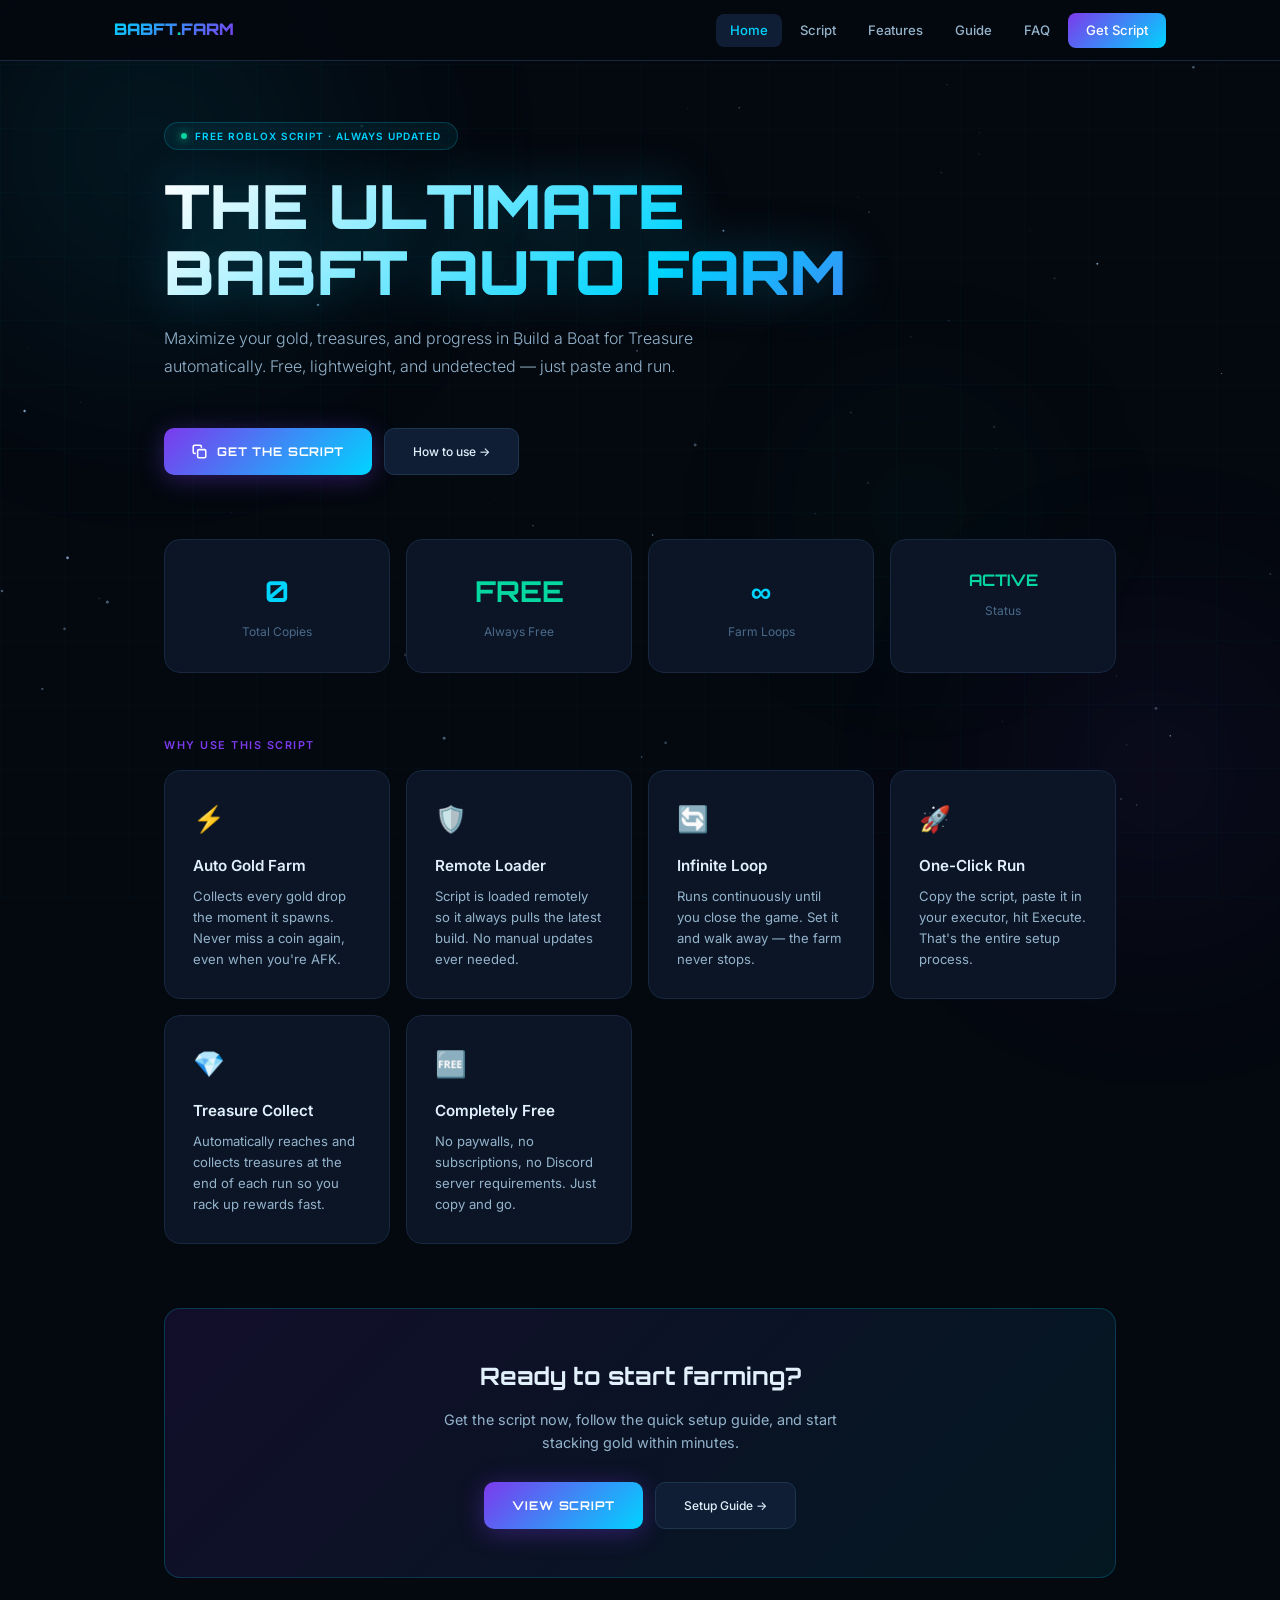
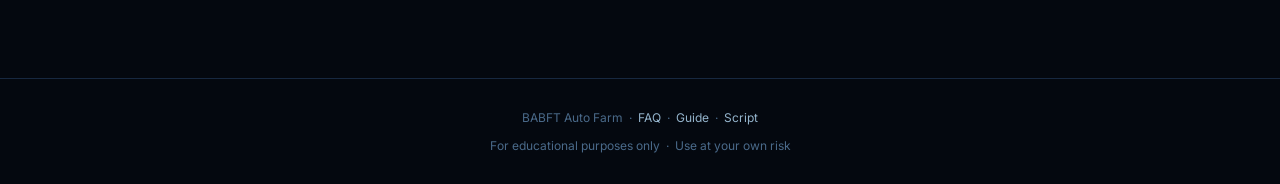
==== index.html @ 028c7956 "Rename index (1).html to index.html" ====
<!DOCTYPE html>
<html lang="en">
<head>
<meta charset="UTF-8">
<meta name="viewport" content="width=device-width,initial-scale=1,viewport-fit=cover">
<title>BABFT Auto Farm — Home</title>
<link rel="icon" href="data:image/svg+xml,<svg xmlns='http://www.w3.org/2000/svg'><text y='32' font-size='32'>⚡</text></svg>">
<link rel="stylesheet" href="style.css">
</head>
<body>

<canvas id="starsCanvas" class="stars-canvas"></canvas>
<div class="grid-bg"></div>
<div class="orb orb-a"></div>
<div class="orb orb-b"></div>
<div class="orb orb-c"></div>

<nav>
  <div class="nav-inner">
    <a href="index.html" class="nav-logo">BABFT<span>.</span>FARM</a>
    <div class="nav-links">
      <a href="index.html">Home</a>
      <a href="script.html">Script</a>
      <a href="features.html">Features</a>
      <a href="guide.html">Guide</a>
      <a href="faq.html">FAQ</a>
      <a href="script.html" class="nav-cta">Get Script</a>
    </div>
  </div>
</nav>

<div class="page">

  <!-- Hero -->
  <div class="badge ani-1"><span class="bdot"></span> FREE ROBLOX SCRIPT · ALWAYS UPDATED</div>
  <h1 class="page-title ani-2">THE ULTIMATE<br>BABFT AUTO FARM</h1>
  <p class="lead ani-3">Maximize your gold, treasures, and progress in Build a Boat for Treasure automatically. Free, lightweight, and undetected — just paste and run.</p>

  <div style="display:flex;gap:12px;flex-wrap:wrap;margin-bottom:64px;" class="ani-3">
    <a href="script.html" class="btn btn-primary">
      <svg width="15" height="15" viewBox="0 0 24 24" fill="none" stroke="currentColor" stroke-width="2.5" stroke-linecap="round" stroke-linejoin="round"><rect x="9" y="9" width="13" height="13" rx="2"/><path d="M5 15H4a2 2 0 01-2-2V4a2 2 0 012-2h9a2 2 0 012 2v1"/></svg>
      <span>GET THE SCRIPT</span>
    </a>
    <a href="guide.html" class="btn btn-secondary">How to use →</a>
  </div>

  <!-- Stats -->
  <div class="grid-4 ani-4" style="margin-bottom:64px;">
    <div class="card card-glow stat-card">
      <span class="stat-val copy-counter">0</span>
      <span class="stat-label">Total Copies</span>
    </div>
    <div class="card card-glow stat-card">
      <span class="stat-val" style="color:var(--accent3)">FREE</span>
      <span class="stat-label">Always Free</span>
    </div>
    <div class="card card-glow stat-card">
      <span class="stat-val">∞</span>
      <span class="stat-label">Farm Loops</span>
    </div>
    <div class="card card-glow stat-card">
      <span class="stat-val" style="color:var(--accent3);font-size:1rem">ACTIVE</span>
      <span class="stat-label">Status</span>
    </div>
  </div>

  <!-- Feature highlights -->
  <p class="section-eyebrow ani-4">WHY USE THIS SCRIPT</p>
  <div class="grid-3 ani-5" style="margin-bottom:64px;">
    <div class="card card-glow card-top-line">
      <div style="font-size:1.6rem;margin-bottom:14px;">⚡</div>
      <h3 style="font-size:.95rem;font-weight:600;margin-bottom:8px;">Auto Gold Farm</h3>
      <p style="font-size:.82rem;color:var(--text2);line-height:1.6;">Collects every gold drop the moment it spawns. Never miss a coin again, even when you're AFK.</p>
    </div>
    <div class="card card-glow card-top-line">
      <div style="font-size:1.6rem;margin-bottom:14px;">🛡️</div>
      <h3 style="font-size:.95rem;font-weight:600;margin-bottom:8px;">Remote Loader</h3>
      <p style="font-size:.82rem;color:var(--text2);line-height:1.6;">Script is loaded remotely so it always pulls the latest build. No manual updates ever needed.</p>
    </div>
    <div class="card card-glow card-top-line">
      <div style="font-size:1.6rem;margin-bottom:14px;">🔄</div>
      <h3 style="font-size:.95rem;font-weight:600;margin-bottom:8px;">Infinite Loop</h3>
      <p style="font-size:.82rem;color:var(--text2);line-height:1.6;">Runs continuously until you close the game. Set it and walk away — the farm never stops.</p>
    </div>
    <div class="card card-glow card-top-line">
      <div style="font-size:1.6rem;margin-bottom:14px;">🚀</div>
      <h3 style="font-size:.95rem;font-weight:600;margin-bottom:8px;">One-Click Run</h3>
      <p style="font-size:.82rem;color:var(--text2);line-height:1.6;">Copy the script, paste it in your executor, hit Execute. That's the entire setup process.</p>
    </div>
    <div class="card card-glow card-top-line">
      <div style="font-size:1.6rem;margin-bottom:14px;">💎</div>
      <h3 style="font-size:.95rem;font-weight:600;margin-bottom:8px;">Treasure Collect</h3>
      <p style="font-size:.82rem;color:var(--text2);line-height:1.6;">Automatically reaches and collects treasures at the end of each run so you rack up rewards fast.</p>
    </div>
    <div class="card card-glow card-top-line">
      <div style="font-size:1.6rem;margin-bottom:14px;">🆓</div>
      <h3 style="font-size:.95rem;font-weight:600;margin-bottom:8px;">Completely Free</h3>
      <p style="font-size:.82rem;color:var(--text2);line-height:1.6;">No paywalls, no subscriptions, no Discord server requirements. Just copy and go.</p>
    </div>
  </div>

  <!-- CTA banner -->
  <div class="card ani-6" style="background:linear-gradient(135deg,rgba(124,58,237,.12),rgba(0,212,255,.08));border-color:rgba(0,212,255,.2);text-align:center;padding:48px 32px;">
    <h2 style="font-family:'Orbitron',sans-serif;font-size:1.5rem;font-weight:700;margin-bottom:12px;">Ready to start farming?</h2>
    <p style="color:var(--text2);font-size:.9rem;margin-bottom:28px;max-width:420px;margin-left:auto;margin-right:auto;">Get the script now, follow the quick setup guide, and start stacking gold within minutes.</p>
    <div style="display:flex;gap:12px;justify-content:center;flex-wrap:wrap;">
      <a href="script.html" class="btn btn-primary"><span>VIEW SCRIPT</span></a>
      <a href="guide.html" class="btn btn-secondary">Setup Guide →</a>
    </div>
  </div>

</div>

<footer>
  <div>BABFT Auto Farm &nbsp;·&nbsp; <a href="faq.html">FAQ</a> &nbsp;·&nbsp; <a href="guide.html">Guide</a> &nbsp;·&nbsp; <a href="script.html">Script</a></div>
  <div style="margin-top:6px;">For educational purposes only &nbsp;·&nbsp; Use at your own risk</div>
</footer>

<script src="shared.js"></script>
</body>
</html>
---- style.css ----
@import url('https://fonts.googleapis.com/css2?family=Orbitron:wght@400;600;700;900&family=Inter:wght@300;400;500;600&display=swap');

:root {
  --bg: #04080f;
  --bg2: #070d1a;
  --surface: #0b1526;
  --surface2: #0f1d35;
  --border: #172840;
  --border2: #1e3550;
  --accent: #00d4ff;
  --accent2: #7c3aed;
  --accent3: #06d6a0;
  --accent4: #f59e0b;
  --text: #e2f0fb;
  --text2: #94b4cc;
  --muted: #4a6a8a;
  --danger: #ef4444;
  --glow-b: rgba(0,212,255,0.12);
  --glow-p: rgba(124,58,237,0.12);
  box-sizing: border-box;
  padding-top: env(safe-area-inset-top,0px);
  padding-bottom: env(safe-area-inset-bottom,0px);
}
*, *::before, *::after { box-sizing: inherit; margin: 0; padding: 0; }
html { scroll-padding-top: env(safe-area-inset-top,0px); scroll-behavior: smooth; }

body {
  background: var(--bg);
  color: var(--text);
  font-family: 'Inter', sans-serif;
  min-height: 100vh;
  overflow-x: hidden;
  line-height: 1.6;
}

/* ── Shared BG ── */
.stars-canvas { position: fixed; inset: 0; z-index: 0; pointer-events: none; }
.grid-bg {
  position: fixed; inset: 0; z-index: 0; pointer-events: none;
  background-image:
    linear-gradient(rgba(0,212,255,0.025) 1px, transparent 1px),
    linear-gradient(90deg, rgba(0,212,255,0.025) 1px, transparent 1px);
  background-size: 64px 64px;
}
.orb {
  position: fixed; border-radius: 50%; filter: blur(90px);
  pointer-events: none; z-index: 0;
  animation: orbf 10s ease-in-out infinite;
}
.orb-a { width:600px;height:600px; background:radial-gradient(circle,rgba(0,212,255,.1),transparent 70%); top:-150px;left:-150px; }
.orb-b { width:450px;height:450px; background:radial-gradient(circle,rgba(124,58,237,.1),transparent 70%); bottom:-100px;right:-100px; animation-delay:-5s; }
.orb-c { width:300px;height:300px; background:radial-gradient(circle,rgba(6,214,160,.07),transparent 70%); top:40%;left:60%; animation-delay:-2.5s; }
@keyframes orbf { 0%,100%{transform:translate(0,0)} 33%{transform:translate(25px,-20px)} 66%{transform:translate(-20px,25px)} }

/* ── Nav ── */
nav {
  position: sticky; top: env(safe-area-inset-top,0px);
  z-index: 50;
  background: rgba(4,8,15,0.85);
  backdrop-filter: blur(16px);
  -webkit-backdrop-filter: blur(16px);
  border-bottom: 1px solid var(--border);
}
body::before {
  content: ''; position: fixed; inset: 0 0 auto;
  height: env(safe-area-inset-top,0px);
  background: rgba(4,8,15,0.85);
  backdrop-filter: blur(16px);
  z-index: 51;
}
.nav-inner {
  max-width: 1100px; margin: 0 auto;
  padding: 0 24px;
  height: 60px;
  display: flex; align-items: center; justify-content: space-between;
  gap: 16px;
}
.nav-logo {
  font-family: 'Orbitron', sans-serif;
  font-weight: 900; font-size: 1rem;
  background: linear-gradient(135deg, var(--accent), var(--accent2));
  -webkit-background-clip: text; -webkit-text-fill-color: transparent; background-clip: text;
  text-decoration: none; white-space: nowrap;
}
.nav-logo span { -webkit-text-fill-color: var(--accent3); }
.nav-links { display: flex; align-items: center; gap: 4px; flex-wrap: wrap; }
.nav-links a {
  color: var(--text2); font-size: 0.82rem; font-weight: 500;
  padding: 6px 14px; border-radius: 8px;
  text-decoration: none;
  transition: color .2s, background .2s;
  white-space: nowrap;
}
.nav-links a:hover, .nav-links a.active { color: var(--text); background: var(--surface2); }
.nav-links a.active { color: var(--accent); }
.nav-cta {
  background: linear-gradient(135deg, var(--accent2), var(--accent)) !important;
  color: #fff !important; padding: 7px 18px !important;
  border-radius: 8px !important;
}
.nav-cta:hover { opacity: .9; }

/* ── Page wrapper ── */
.page { position: relative; z-index: 1; max-width: 1000px; margin: 0 auto; padding: 60px 24px 100px; }
.page-sm { max-width: 760px; }

/* ── Shared components ── */
.badge {
  display: inline-flex; align-items: center; gap: 8px;
  background: rgba(0,212,255,.07); border: 1px solid rgba(0,212,255,.2);
  border-radius: 100px; padding: 5px 16px;
  font-size: 10px; font-weight: 600; letter-spacing: .1em; color: var(--accent);
  margin-bottom: 24px;
}
.bdot { width:6px;height:6px; border-radius:50%; background:var(--accent3); animation:bpulse 2s infinite; box-shadow:0 0 8px var(--accent3); }
@keyframes bpulse { 0%,100%{opacity:1;transform:scale(1)} 50%{opacity:.4;transform:scale(.6)} }

.section-eyebrow {
  font-size: .68rem; font-weight: 600; letter-spacing: .14em;
  color: var(--accent2); text-transform: uppercase; margin-bottom: 16px;
}

h1.page-title {
  font-family: 'Orbitron', sans-serif;
  font-size: clamp(2rem,6vw,3.8rem);
  font-weight: 900; line-height: 1.08; margin-bottom: 20px;
  background: linear-gradient(135deg, #fff 0%, var(--accent) 55%, var(--accent2) 100%);
  -webkit-background-clip: text; -webkit-text-fill-color: transparent; background-clip: text;
  filter: drop-shadow(0 0 24px rgba(0,212,255,.25));
}
h2.section-title {
  font-family: 'Orbitron', sans-serif;
  font-size: clamp(1.2rem,3vw,1.7rem);
  font-weight: 700; margin-bottom: 24px; color: var(--text);
}
.lead { font-size: 1rem; color: var(--text2); line-height: 1.7; max-width: 580px; margin-bottom: 48px; font-weight: 300; }

/* ── Cards ── */
.card {
  background: var(--surface); border: 1px solid var(--border);
  border-radius: 16px; padding: 28px;
  position: relative; overflow: hidden;
  transition: border-color .3s, transform .3s;
}
.card:hover { border-color: var(--border2); transform: translateY(-2px); }
.card-glow::before {
  content: ''; position: absolute; inset: 0;
  background: linear-gradient(135deg, var(--glow-b), transparent 60%);
  opacity: 0; transition: opacity .3s;
}
.card:hover.card-glow::before { opacity: 1; }
.card-top-line::after {
  content: ''; position: absolute; top:0;left:0;right:0;height:2px;
  background: linear-gradient(90deg,var(--accent2),var(--accent));
  transform: scaleX(0); transform-origin: left; transition: transform .4s;
}
.card:hover.card-top-line::after { transform: scaleX(1); }

/* ── Grid layouts ── */
.grid-2 { display: grid; grid-template-columns: repeat(auto-fit,minmax(280px,1fr)); gap: 16px; }
.grid-3 { display: grid; grid-template-columns: repeat(auto-fit,minmax(220px,1fr)); gap: 16px; }
.grid-4 { display: grid; grid-template-columns: repeat(auto-fit,minmax(180px,1fr)); gap: 16px; }

/* ── Buttons ── */
.btn {
  display: inline-flex; align-items: center; gap: 10px;
  border: none; border-radius: 10px; cursor: pointer;
  font-family: 'Orbitron', sans-serif; font-weight: 700; letter-spacing: .07em;
  font-size: .75rem; padding: 13px 28px; transition: transform .2s, box-shadow .3s;
  position: relative; overflow: hidden; text-decoration: none;
}
.btn::before { content:''; position:absolute;inset:0; background:linear-gradient(135deg,rgba(255,255,255,.12),transparent); opacity:0; transition:opacity .2s; }
.btn:hover { transform: translateY(-2px); }
.btn:hover::before { opacity:1; }
.btn:active { transform:translateY(0); }
.btn-primary {
  background: linear-gradient(135deg,var(--accent2),var(--accent));
  color: #fff; box-shadow: 0 4px 24px rgba(124,58,237,.35);
}
.btn-primary:hover { box-shadow: 0 8px 32px rgba(0,212,255,.4); }
.btn-secondary {
  background: var(--surface2); color: var(--text);
  border: 1px solid var(--border2);
  font-family: 'Inter', sans-serif; font-weight: 500; letter-spacing: 0;
}
.btn-secondary:hover { border-color: var(--accent); color: var(--accent); }
.btn-success { background: linear-gradient(135deg,#065f46,var(--accent3)); color:#fff; box-shadow:0 4px 24px rgba(6,214,160,.4); }
.btn-danger { background: linear-gradient(135deg,#7f1d1d,var(--danger)); color:#fff; }

/* Ripple */
.ripple { position:absolute;border-radius:50%;background:rgba(255,255,255,.25);transform:scale(0);animation:rpl .6s linear;pointer-events:none; }
@keyframes rpl { to{transform:scale(4);opacity:0} }

/* ── Toast ── */
.toast {
  position: fixed;
  bottom: calc(28px + env(safe-area-inset-bottom,0px));
  left: 50%; transform: translateX(-50%) translateY(120px);
  background: #061a10; border: 1px solid var(--accent3); color: var(--accent3);
  padding: 11px 22px; border-radius: 100px; font-size: .8rem; font-weight: 500;
  display: flex; align-items: center; gap: 9px;
  box-shadow: 0 4px 32px rgba(6,214,160,.3);
  transition: transform .4s cubic-bezier(.34,1.56,.64,1);
  z-index: 200; white-space: nowrap;
}
.toast.show { transform: translateX(-50%) translateY(0); }

/* ── Code block ── */
.code-wrap {
  background: var(--surface); border: 1px solid var(--border);
  border-radius: 16px; overflow: hidden; position: relative;
}
.code-topbar {
  display:flex; align-items:center; justify-content:space-between;
  padding: 12px 18px; border-bottom:1px solid var(--border);
  background: rgba(0,0,0,.35); flex-wrap:wrap; gap:8px;
}
.dots-row { display:flex;gap:7px; }
.wd { width:11px;height:11px;border-radius:50%; }
.wr{background:#ff5f57}.wy{background:#ffbd2e}.wg{background:#28c841}
.code-title { font-size:.72rem;color:var(--muted);font-family:'Orbitron',sans-serif;letter-spacing:.06em; }
.code-lang { font-size:.62rem;background:rgba(124,58,237,.18);border:1px solid rgba(124,58,237,.35);color:#a78bfa;padding:3px 10px;border-radius:100px;font-weight:500; }
.code-body {
  padding:24px 22px; font-family:'Courier New',monospace; font-size:.8rem; line-height:1.85;
  overflow-x:auto; position:relative;
}
.code-body::after {
  content:''; position:absolute;left:0;right:0;height:2px;
  background:linear-gradient(90deg,transparent,var(--accent),transparent);
  top:0; animation:scan 3s linear infinite; pointer-events:none;
}
@keyframes scan { 0%{top:0;opacity:.5} 100%{top:100%;opacity:0} }
.code-body pre { white-space:pre-wrap;word-break:break-word; }
.ck{color:#c084fc}.cf{color:#60a5fa}.cs{color:#86efac}.cn{color:#fbbf24}.cv{color:var(--accent)}.co{color:#475569}.cc{color:#3d6080;font-style:italic}

/* ── Table ── */
.info-table { width:100%;border-collapse:collapse; }
.info-table th,.info-table td { padding:12px 16px;text-align:left;border-bottom:1px solid var(--border);font-size:.85rem; }
.info-table th { color:var(--muted);font-weight:500;font-size:.72rem;letter-spacing:.08em;text-transform:uppercase; }
.info-table tr:last-child td { border-bottom:none; }
.info-table tr:hover td { background:rgba(0,212,255,.03); }
.pill { display:inline-block;padding:3px 10px;border-radius:100px;font-size:.68rem;font-weight:600; }
.pill-green{background:rgba(6,214,160,.12);color:var(--accent3);border:1px solid rgba(6,214,160,.25)}
.pill-blue{background:rgba(0,212,255,.1);color:var(--accent);border:1px solid rgba(0,212,255,.2)}
.pill-yellow{background:rgba(245,158,11,.1);color:var(--accent4);border:1px solid rgba(245,158,11,.2)}
.pill-red{background:rgba(239,68,68,.1);color:#f87171;border:1px solid rgba(239,68,68,.2)}

/* ── FAQ ── */
.faq-item { border-bottom:1px solid var(--border); }
.faq-q {
  width:100%;background:none;border:none;color:var(--text);
  padding:18px 0; display:flex;align-items:center;justify-content:space-between;
  gap:16px; cursor:pointer; font-size:.92rem;font-weight:500;text-align:left;
  transition:color .2s;
}
.faq-q:hover { color:var(--accent); }
.faq-arr { font-size:1rem;color:var(--muted);transition:transform .3s;flex-shrink:0; }
.faq-item.open .faq-arr { transform:rotate(180deg); }
.faq-a { max-height:0;overflow:hidden;transition:max-height .35s ease,padding .3s; }
.faq-item.open .faq-a { max-height:300px;padding-bottom:18px; }
.faq-a p { color:var(--text2);font-size:.88rem;line-height:1.7; }

/* ── Steps ── */
.steps { display:flex;flex-direction:column;gap:0; }
.step { display:flex;gap:20px;padding:24px 0;border-bottom:1px solid var(--border);position:relative; }
.step:last-child{border-bottom:none;}
.step-num {
  width:40px;height:40px;border-radius:10px;flex-shrink:0;
  display:flex;align-items:center;justify-content:center;
  font-family:'Orbitron',sans-serif;font-weight:700;font-size:.85rem;
  background:linear-gradient(135deg,var(--accent2),var(--accent));
  color:#fff;box-shadow:0 0 16px rgba(0,212,255,.25);
}
.step-content h4{font-size:.95rem;font-weight:600;margin-bottom:6px;color:var(--text);}
.step-content p{font-size:.85rem;color:var(--text2);line-height:1.6;}

/* ── Stat cards ── */
.stat-card { text-align:center;padding:28px 20px; }
.stat-val { font-family:'Orbitron',sans-serif;font-size:1.8rem;font-weight:700;color:var(--accent);display:block;margin-bottom:4px; }
.stat-label { font-size:.75rem;color:var(--muted); }

/* ── Warning box ── */
.warn-box {
  background:rgba(245,158,11,.07);border:1px solid rgba(245,158,11,.25);
  border-radius:12px;padding:16px 20px;display:flex;gap:12px;align-items:flex-start;
  font-size:.83rem;color:var(--text2);line-height:1.6;
}
.warn-icon{font-size:1.1rem;flex-shrink:0;margin-top:1px;}

/* ── Animations ── */
@keyframes fadeUp { from{opacity:0;transform:translateY(22px)} to{opacity:1;transform:translateY(0)} }
@keyframes fadeDown { from{opacity:0;transform:translateY(-16px)} to{opacity:1;transform:translateY(0)} }
.ani-1{animation:fadeUp .6s ease .05s both}
.ani-2{animation:fadeUp .6s ease .15s both}
.ani-3{animation:fadeUp .6s ease .25s both}
.ani-4{animation:fadeUp .6s ease .35s both}
.ani-5{animation:fadeUp .6s ease .45s both}
.ani-6{animation:fadeUp .6s ease .55s both}

/* ── Footer ── */
footer {
  position:relative;z-index:1;
  border-top:1px solid var(--border);
  padding:28px 24px; text-align:center;
  color:var(--muted);font-size:.75rem;line-height:1.8;
}
footer a{color:var(--text2);text-decoration:none;}
footer a:hover{color:var(--accent);}

/* ── Responsive ── */
@media(max-width:600px){
  .page{padding:40px 16px 80px;}
  .nav-links{display:none;}
  .grid-4{grid-template-columns:repeat(2,1fr);}
}
@media(prefers-reduced-motion:reduce){
  *,*::before,*::after{animation-duration:.01ms!important;transition-duration:.01ms!important}
}
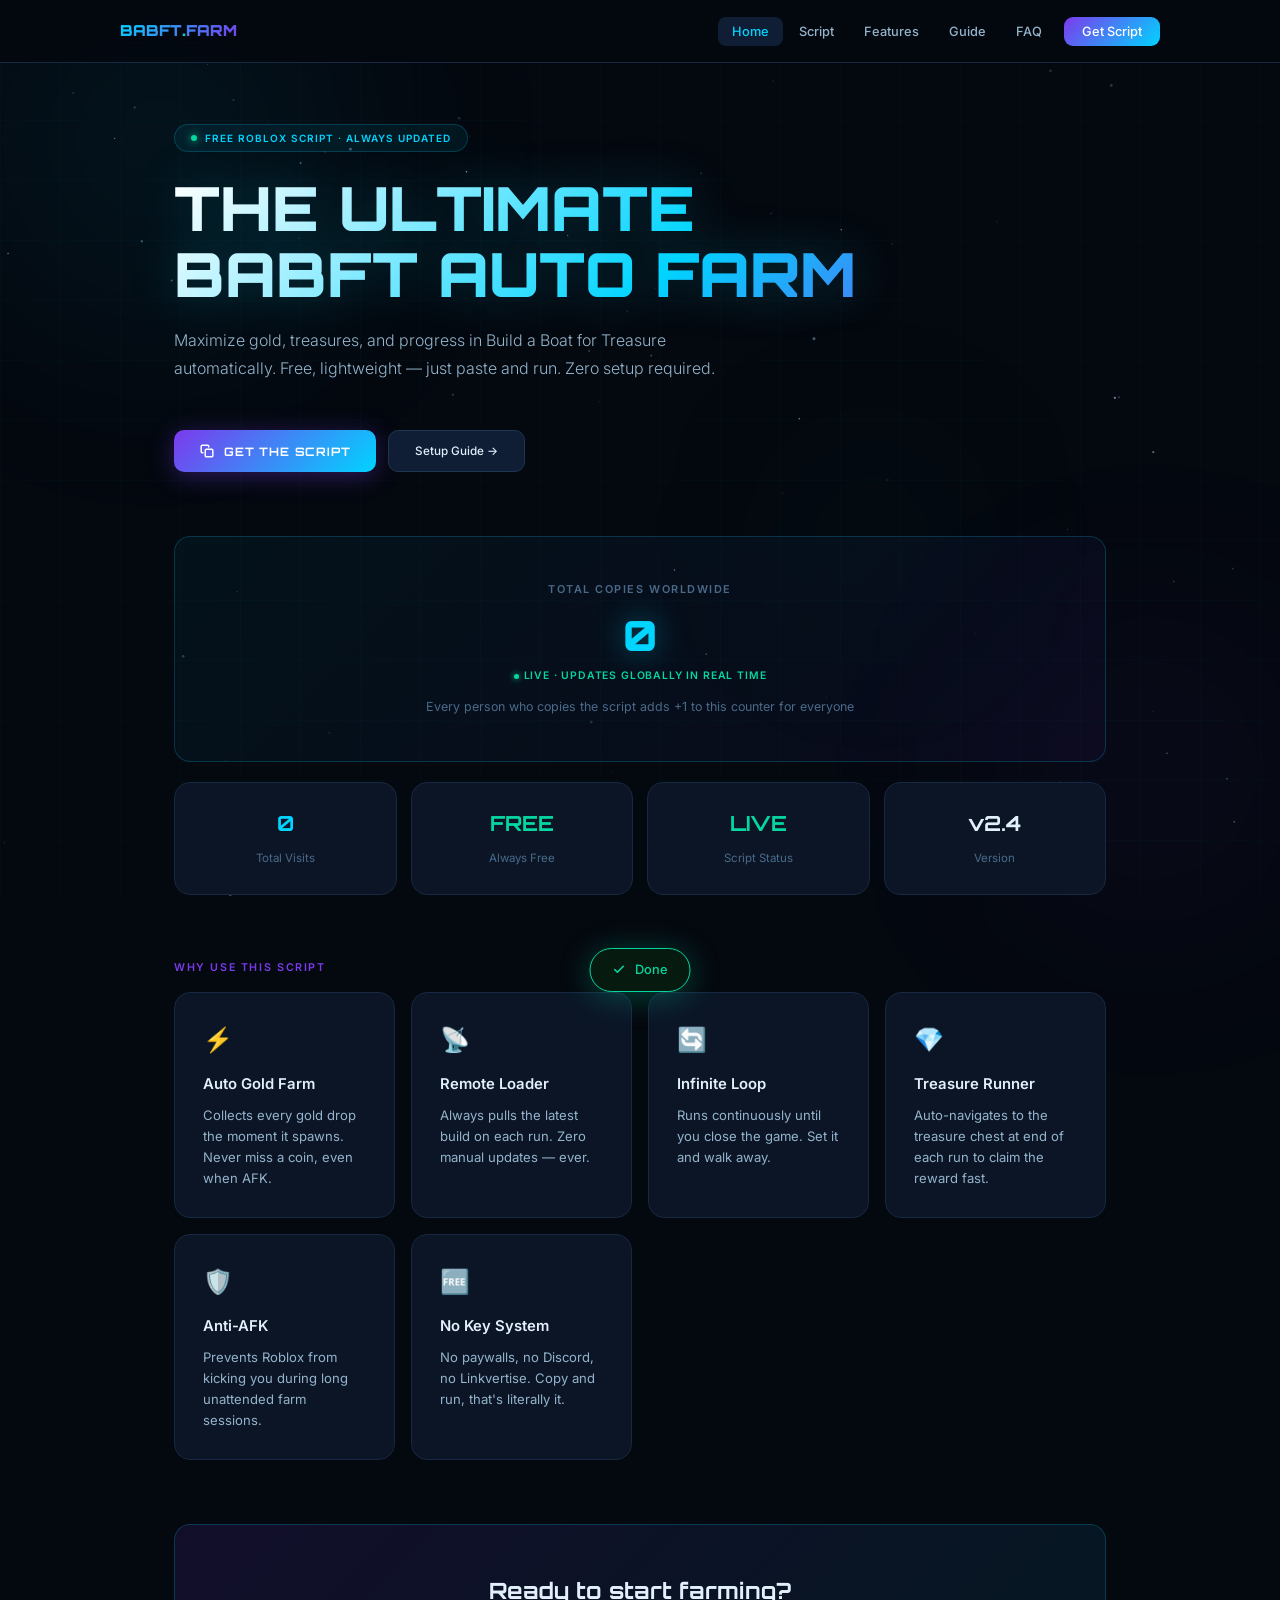
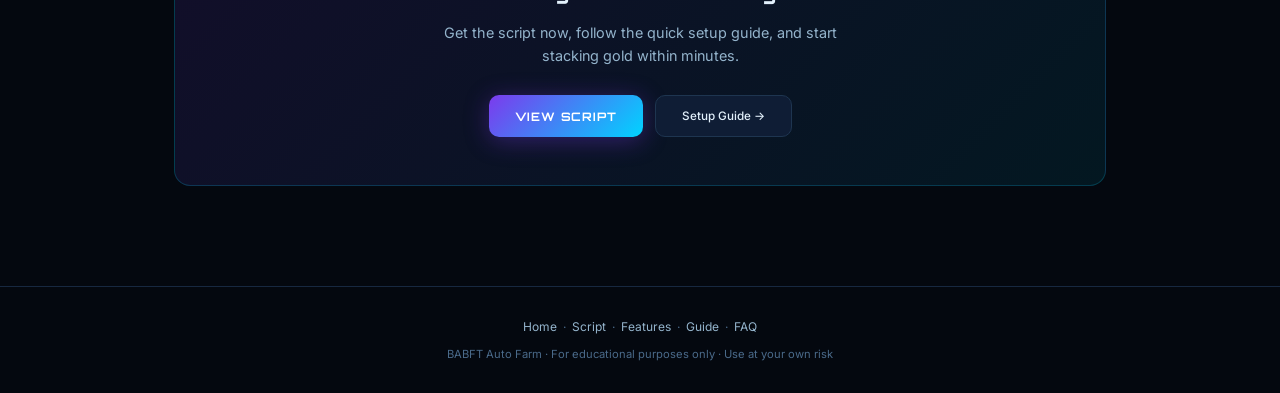
==== commit 02d2ce79: "Add files via upload" ====
--- a/index.html
+++ b/index.html
@@ -3,119 +3,979 @@
 <head>
 <meta charset="UTF-8">
 <meta name="viewport" content="width=device-width,initial-scale=1,viewport-fit=cover">
-<title>BABFT Auto Farm — Home</title>
+<title>BABFT Auto Farm</title>
 <link rel="icon" href="data:image/svg+xml,<svg xmlns='http://www.w3.org/2000/svg'><text y='32' font-size='32'>⚡</text></svg>">
-<link rel="stylesheet" href="style.css">
+<link href="https://fonts.googleapis.com/css2?family=Orbitron:wght@400;600;700;900&family=Inter:wght@300;400;500;600&family=JetBrains+Mono:wght@400;600&display=swap" rel="stylesheet">
+<style>
+:root{
+  --bg:#04080f;--surf:#0b1526;--surf2:#0f1d35;--surf3:#14243e;
+  --bdr:#172840;--bdr2:#1e3550;
+  --acc:#00d4ff;--acc2:#7c3aed;--acc3:#06d6a0;--acc4:#f59e0b;
+  --txt:#e2f0fb;--txt2:#94b4cc;--muted:#4a6a8a;--red:#ef4444;
+  box-sizing:border-box;
+  padding-top:env(safe-area-inset-top,0px);
+  padding-bottom:env(safe-area-inset-bottom,0px);
+}
+*,*::before,*::after{box-sizing:inherit;margin:0;padding:0}
+html{scroll-behavior:smooth;scroll-padding-top:env(safe-area-inset-top,0px)}
+body{background:var(--bg);color:var(--txt);font-family:'Inter',sans-serif;min-height:100vh;overflow-x:hidden;line-height:1.6}
+
+/* bg */
+#sc{position:fixed;inset:0;z-index:0;pointer-events:none;width:100%;height:100%}
+.gbg{position:fixed;inset:0;z-index:0;pointer-events:none;
+  background-image:linear-gradient(rgba(0,212,255,.022) 1px,transparent 1px),linear-gradient(90deg,rgba(0,212,255,.022) 1px,transparent 1px);
+  background-size:60px 60px}
+.orb{position:fixed;border-radius:50%;filter:blur(100px);pointer-events:none;z-index:0;animation:orf 11s ease-in-out infinite}
+.oa{width:560px;height:560px;background:radial-gradient(rgba(0,212,255,.09),transparent 70%);top:-140px;left:-120px}
+.ob{width:420px;height:420px;background:radial-gradient(rgba(124,58,237,.09),transparent 70%);bottom:-80px;right:-80px;animation-delay:-5s}
+.oc{width:260px;height:260px;background:radial-gradient(rgba(6,214,160,.06),transparent 70%);top:45%;left:58%;animation-delay:-2.5s}
+@keyframes orf{0%,100%{transform:translate(0,0)}33%{transform:translate(22px,-18px)}66%{transform:translate(-18px,22px)}}
+
+/* nav */
+nav{position:sticky;top:env(safe-area-inset-top,0px);z-index:50;
+  background:rgba(4,8,15,.88);backdrop-filter:blur(18px);border-bottom:1px solid var(--bdr)}
+body::before{content:'';position:fixed;inset:0 0 auto;height:env(safe-area-inset-top,0px);
+  background:rgba(4,8,15,.88);backdrop-filter:blur(18px);z-index:51}
+.ni{max-width:1080px;margin:0 auto;padding:0 20px;height:62px;
+  display:flex;align-items:center;justify-content:space-between;gap:12px}
+.logo{font-family:'Orbitron',sans-serif;font-weight:900;font-size:.95rem;
+  background:linear-gradient(135deg,var(--acc),var(--acc2));
+  -webkit-background-clip:text;-webkit-text-fill-color:transparent;background-clip:text;
+  cursor:pointer;white-space:nowrap;user-select:none}
+.logo em{-webkit-text-fill-color:var(--acc3);font-style:normal}
+.navs{display:flex;align-items:center;gap:2px}
+.nb{background:none;border:none;color:var(--txt2);font-size:.8rem;font-weight:500;
+  padding:7px 14px;border-radius:8px;cursor:pointer;transition:color .2s,background .2s;
+  white-space:nowrap;font-family:'Inter',sans-serif}
+.nb:hover{color:var(--txt);background:var(--surf2)}
+.nb.on{color:var(--acc);background:var(--surf2)}
+.nb.cta{background:linear-gradient(135deg,var(--acc2),var(--acc));color:#fff!important;padding:7px 18px!important;border-radius:9px!important}
+.nb.cta:hover{opacity:.9;transform:translateY(-1px)}
+
+/* pages */
+.page{display:none;position:relative;z-index:1;max-width:980px;margin:0 auto;padding:60px 24px 100px}
+.page.sm{max-width:740px}
+.page.show{display:block}
+
+/* typography */
+.badge{display:inline-flex;align-items:center;gap:8px;
+  background:rgba(0,212,255,.07);border:1px solid rgba(0,212,255,.2);
+  border-radius:100px;padding:5px 16px;font-size:10px;font-weight:600;letter-spacing:.1em;color:var(--acc);margin-bottom:24px}
+.bd{width:6px;height:6px;border-radius:50%;background:var(--acc3);animation:bp 2s infinite;box-shadow:0 0 8px var(--acc3)}
+@keyframes bp{0%,100%{opacity:1;transform:scale(1)}50%{opacity:.35;transform:scale(.55)}}
+.ey{font-size:.67rem;font-weight:600;letter-spacing:.15em;color:var(--acc2);text-transform:uppercase;margin-bottom:16px}
+h1.pt{font-family:'Orbitron',sans-serif;font-size:clamp(2rem,6vw,3.8rem);font-weight:900;line-height:1.08;margin-bottom:20px;
+  background:linear-gradient(135deg,#fff 0%,var(--acc) 55%,var(--acc2) 100%);
+  -webkit-background-clip:text;-webkit-text-fill-color:transparent;background-clip:text;
+  filter:drop-shadow(0 0 24px rgba(0,212,255,.22))}
+h2.st{font-family:'Orbitron',sans-serif;font-size:clamp(1.1rem,3vw,1.55rem);font-weight:700;margin-bottom:22px;color:var(--txt)}
+.lead{font-size:1rem;color:var(--txt2);line-height:1.72;max-width:580px;margin-bottom:48px;font-weight:300}
+
+/* cards */
+.card{background:var(--surf);border:1px solid var(--bdr);border-radius:16px;padding:28px;
+  position:relative;overflow:hidden;transition:border-color .3s,transform .3s}
+.card:hover{border-color:var(--bdr2);transform:translateY(-2px)}
+.cg::before{content:'';position:absolute;inset:0;
+  background:linear-gradient(135deg,rgba(0,212,255,.09),transparent 60%);opacity:0;transition:opacity .3s}
+.card:hover.cg::before{opacity:1}
+.ctl::after{content:'';position:absolute;top:0;left:0;right:0;height:2px;
+  background:linear-gradient(90deg,var(--acc2),var(--acc));transform:scaleX(0);transform-origin:left;transition:transform .4s}
+.card:hover.ctl::after{transform:scaleX(1)}
+
+/* grids */
+.g2{display:grid;grid-template-columns:repeat(auto-fit,minmax(280px,1fr));gap:16px}
+.g3{display:grid;grid-template-columns:repeat(auto-fit,minmax(220px,1fr));gap:16px}
+.g4{display:grid;grid-template-columns:repeat(auto-fit,minmax(170px,1fr));gap:14px}
+
+/* buttons */
+.btn{display:inline-flex;align-items:center;gap:10px;border:none;border-radius:10px;cursor:pointer;
+  font-family:'Orbitron',sans-serif;font-weight:700;letter-spacing:.07em;font-size:.73rem;
+  padding:13px 26px;transition:transform .2s,box-shadow .3s,background .3s;
+  position:relative;overflow:hidden;text-decoration:none;user-select:none;color:inherit}
+.btn::before{content:'';position:absolute;inset:0;background:linear-gradient(135deg,rgba(255,255,255,.12),transparent);opacity:0;transition:opacity .2s}
+.btn:hover{transform:translateY(-2px)}.btn:hover::before{opacity:1}.btn:active{transform:translateY(0)}
+.bp{background:linear-gradient(135deg,var(--acc2),var(--acc));color:#fff;box-shadow:0 4px 24px rgba(124,58,237,.35)}
+.bp:hover{box-shadow:0 8px 32px rgba(0,212,255,.38)}
+.bs{background:var(--surf2);color:var(--txt);border:1px solid var(--bdr2);font-family:'Inter',sans-serif;font-weight:500;letter-spacing:0}
+.bs:hover{border-color:var(--acc);color:var(--acc)}
+.bsuc{background:linear-gradient(135deg,#065f46,var(--acc3))!important;color:#fff!important;box-shadow:0 4px 24px rgba(6,214,160,.4)!important}
+.ripple{position:absolute;border-radius:50%;background:rgba(255,255,255,.25);transform:scale(0);animation:rpl .6s linear;pointer-events:none}
+@keyframes rpl{to{transform:scale(4);opacity:0}}
+
+/* counter */
+.counter-num{font-family:'Orbitron',sans-serif;font-size:2.6rem;font-weight:900;color:var(--acc);
+  display:block;line-height:1;text-shadow:0 0 32px rgba(0,212,255,.4);transition:color .3s}
+.counter-num.bump{animation:bump .4s cubic-bezier(.34,1.56,.64,1)}
+@keyframes bump{0%{transform:scale(1)}50%{transform:scale(1.22)}100%{transform:scale(1)}}
+.live-row{display:inline-flex;align-items:center;gap:5px;font-size:.65rem;color:var(--acc3);
+  font-weight:600;letter-spacing:.08em;margin-top:6px}
+.ldot{width:5px;height:5px;border-radius:50%;background:var(--acc3);box-shadow:0 0 6px var(--acc3);animation:bp 1.5s infinite}
+
+/* code block */
+.cw{background:var(--surf);border:1px solid var(--bdr);border-radius:16px;overflow:hidden}
+.ctb{display:flex;align-items:center;justify-content:space-between;padding:12px 18px;
+  border-bottom:1px solid var(--bdr);background:rgba(0,0,0,.35);flex-wrap:wrap;gap:8px}
+.dr{display:flex;gap:7px}
+.wd{width:11px;height:11px;border-radius:50%}
+.wr{background:#ff5f57}.wy{background:#ffbd2e}.wg{background:#28c841}
+.cft{font-size:.7rem;color:var(--muted);font-family:'Orbitron',sans-serif;letter-spacing:.06em}
+.clng{font-size:.6rem;background:rgba(124,58,237,.18);border:1px solid rgba(124,58,237,.35);
+  color:#a78bfa;padding:3px 10px;border-radius:100px;font-weight:500}
+.cbo{padding:24px 22px;font-family:'JetBrains Mono','Courier New',monospace;font-size:.8rem;line-height:1.9;
+  overflow-x:auto;position:relative}
+.cbo::after{content:'';position:absolute;left:0;right:0;height:2px;
+  background:linear-gradient(90deg,transparent,var(--acc),transparent);
+  top:0;animation:scan 3s linear infinite;pointer-events:none;opacity:.5}
+@keyframes scan{0%{top:0;opacity:.5}100%{top:100%;opacity:0}}
+.cbo pre{white-space:pre-wrap;word-break:break-word}
+.ck{color:#c084fc}.cf{color:#60a5fa}.cs{color:#86efac}.cn{color:#fbbf24}.cv{color:var(--acc)}.co{color:#475569}.cc{color:#3d6080;font-style:italic}
+
+/* table */
+.it{width:100%;border-collapse:collapse}
+.it th,.it td{padding:12px 16px;text-align:left;border-bottom:1px solid var(--bdr);font-size:.85rem}
+.it th{color:var(--muted);font-weight:500;font-size:.7rem;letter-spacing:.1em;text-transform:uppercase}
+.it tr:last-child td{border-bottom:none}
+.it tr:hover td{background:rgba(0,212,255,.025)}
+.pill{display:inline-block;padding:3px 10px;border-radius:100px;font-size:.67rem;font-weight:600}
+.pg{background:rgba(6,214,160,.12);color:var(--acc3);border:1px solid rgba(6,214,160,.25)}
+.pb{background:rgba(0,212,255,.1);color:var(--acc);border:1px solid rgba(0,212,255,.2)}
+.py{background:rgba(245,158,11,.1);color:var(--acc4);border:1px solid rgba(245,158,11,.2)}
+.pr{background:rgba(239,68,68,.1);color:#f87171;border:1px solid rgba(239,68,68,.2)}
+
+/* faq */
+.fi{border-bottom:1px solid var(--bdr)}
+.fq{width:100%;background:none;border:none;color:var(--txt);padding:18px 0;
+  display:flex;align-items:center;justify-content:space-between;gap:16px;
+  cursor:pointer;font-size:.9rem;font-weight:500;text-align:left;
+  transition:color .2s;font-family:'Inter',sans-serif}
+.fq:hover{color:var(--acc)}
+.farr{font-size:.85rem;color:var(--muted);transition:transform .3s;flex-shrink:0}
+.fi.open .farr{transform:rotate(180deg)}
+.fa{max-height:0;overflow:hidden;transition:max-height .35s ease,padding .3s}
+.fi.open .fa{max-height:400px;padding-bottom:18px}
+.fa p{color:var(--txt2);font-size:.87rem;line-height:1.72}
+
+/* steps */
+.steps{display:flex;flex-direction:column}
+.step{display:flex;gap:20px;padding:24px 0;border-bottom:1px solid var(--bdr)}
+.step:last-child{border-bottom:none}
+.snum{width:40px;height:40px;border-radius:10px;flex-shrink:0;
+  display:flex;align-items:center;justify-content:center;
+  font-family:'Orbitron',sans-serif;font-weight:700;font-size:.85rem;
+  background:linear-gradient(135deg,var(--acc2),var(--acc));color:#fff;
+  box-shadow:0 0 16px rgba(0,212,255,.2)}
+.sc h4{font-size:.93rem;font-weight:600;margin-bottom:6px;color:var(--txt)}
+.sc p{font-size:.84rem;color:var(--txt2);line-height:1.65}
+
+/* misc */
+.wb{background:rgba(245,158,11,.07);border:1px solid rgba(245,158,11,.25);
+  border-radius:12px;padding:16px 20px;display:flex;gap:12px;align-items:flex-start;
+  font-size:.83rem;color:var(--txt2);line-height:1.6}
+code{background:var(--surf2);padding:2px 7px;border-radius:5px;font-size:.8rem;color:var(--acc);font-family:'JetBrains Mono','Courier New',monospace}
+kbd{background:var(--surf2);padding:2px 8px;border-radius:5px;font-size:.8rem;border:1px solid var(--bdr2);font-family:'Courier New',monospace}
+
+/* toast */
+.toast{position:fixed;bottom:calc(28px + env(safe-area-inset-bottom,0px));left:50%;
+  transform:translateX(-50%) translateY(120px);
+  background:#061a10;border:1px solid var(--acc3);color:var(--acc3);
+  padding:11px 22px;border-radius:100px;font-size:.8rem;font-weight:500;
+  display:flex;align-items:center;gap:9px;
+  box-shadow:0 4px 32px rgba(6,214,160,.3);
+  transition:transform .4s cubic-bezier(.34,1.56,.64,1);z-index:200;white-space:nowrap}
+.toast.show{transform:translateX(-50%) translateY(0)}
+
+/* ══ DEV PANEL ══ */
+#devOverlay{position:fixed;inset:0;background:rgba(0,0,0,.7);z-index:900;
+  display:none;align-items:center;justify-content:center;backdrop-filter:blur(6px)}
+#devOverlay.show{display:flex}
+
+/* key prompt */
+#keyPrompt{background:var(--surf);border:1px solid rgba(0,212,255,.3);border-radius:16px;
+  padding:32px 28px;width:min(380px,90vw);text-align:center;
+  box-shadow:0 0 60px rgba(0,212,255,.15),0 24px 48px rgba(0,0,0,.5);
+  animation:popIn .3s cubic-bezier(.34,1.56,.64,1)}
+@keyframes popIn{from{opacity:0;transform:scale(.85)}to{opacity:1;transform:scale(1)}}
+#keyPrompt h3{font-family:'Orbitron',sans-serif;font-size:1rem;font-weight:700;
+  margin-bottom:6px;color:var(--acc)}
+#keyPrompt p{font-size:.78rem;color:var(--muted);margin-bottom:20px}
+#keyInput{width:100%;background:var(--surf2);border:1px solid var(--bdr2);border-radius:9px;
+  padding:11px 14px;color:var(--txt);font-size:.88rem;font-family:'JetBrains Mono','Courier New',monospace;
+  outline:none;transition:border-color .2s;text-align:center;letter-spacing:.12em}
+#keyInput:focus{border-color:var(--acc)}
+#keyInput.err{border-color:var(--red);animation:shake .3s}
+@keyframes shake{0%,100%{transform:translateX(0)}25%{transform:translateX(-8px)}75%{transform:translateX(8px)}}
+#keyActions{display:flex;gap:10px;margin-top:14px}
+#keyAttempts{font-size:.7rem;color:var(--red);margin-top:8px;min-height:16px}
+
+/* dev panel */
+#devPanel{background:var(--surf);border:1px solid rgba(0,212,255,.2);border-radius:18px;
+  width:min(760px,94vw);max-height:90vh;overflow-y:auto;
+  box-shadow:0 0 80px rgba(0,212,255,.12),0 32px 64px rgba(0,0,0,.6);
+  animation:popIn .3s cubic-bezier(.34,1.56,.64,1)}
+.dp-header{display:flex;align-items:center;justify-content:space-between;padding:20px 24px;
+  border-bottom:1px solid var(--bdr);background:rgba(0,0,0,.2);border-radius:18px 18px 0 0}
+.dp-header h2{font-family:'Orbitron',sans-serif;font-size:.95rem;font-weight:700;
+  color:var(--acc);display:flex;align-items:center;gap:10px}
+.dp-badge{font-size:.6rem;background:rgba(239,68,68,.15);border:1px solid rgba(239,68,68,.3);
+  color:#f87171;padding:3px 9px;border-radius:100px;font-weight:600;letter-spacing:.08em}
+.dp-close{background:none;border:none;color:var(--muted);cursor:pointer;font-size:1.3rem;
+  line-height:1;transition:color .2s;padding:4px}
+.dp-close:hover{color:var(--red)}
+.dp-body{padding:24px}
+.dp-grid{display:grid;grid-template-columns:repeat(auto-fit,minmax(160px,1fr));gap:12px;margin-bottom:24px}
+.dp-stat{background:var(--surf2);border:1px solid var(--bdr);border-radius:12px;padding:16px;text-align:center}
+.dp-stat-val{font-family:'Orbitron',sans-serif;font-size:1.4rem;font-weight:700;color:var(--acc);display:block;margin-bottom:4px}
+.dp-stat-lbl{font-size:.68rem;color:var(--muted);letter-spacing:.06em;text-transform:uppercase}
+.dp-section{margin-bottom:24px}
+.dp-section h4{font-size:.72rem;font-weight:600;letter-spacing:.12em;color:var(--acc2);
+  text-transform:uppercase;margin-bottom:12px;padding-bottom:8px;border-bottom:1px solid var(--bdr)}
+.dp-row{display:flex;gap:10px;align-items:center;margin-bottom:10px;flex-wrap:wrap}
+.dp-label{font-size:.8rem;color:var(--txt2);min-width:120px}
+.dp-input{background:var(--surf2);border:1px solid var(--bdr2);border-radius:8px;
+  padding:8px 12px;color:var(--txt);font-size:.85rem;font-family:'JetBrains Mono','Courier New',monospace;
+  outline:none;transition:border-color .2s;width:140px}
+.dp-input:focus{border-color:var(--acc)}
+.dp-btn{background:var(--surf2);border:1px solid var(--bdr2);border-radius:8px;
+  padding:8px 16px;color:var(--txt);font-size:.78rem;font-weight:500;cursor:pointer;
+  transition:border-color .2s,color .2s;font-family:'Inter',sans-serif}
+.dp-btn:hover{border-color:var(--acc);color:var(--acc)}
+.dp-btn.danger:hover{border-color:var(--red);color:var(--red)}
+.dp-btn.success{border-color:var(--acc3);color:var(--acc3)}
+.dp-log{background:var(--bg);border:1px solid var(--bdr);border-radius:10px;padding:12px 14px;
+  font-family:'JetBrains Mono','Courier New',monospace;font-size:.72rem;color:var(--txt2);
+  max-height:160px;overflow-y:auto;line-height:1.8}
+.dp-log-entry{display:flex;gap:8px}
+.dp-log-time{color:var(--muted);flex-shrink:0}
+.dp-log-msg{color:var(--acc3)}
+.dp-log-msg.warn{color:var(--acc4)}
+.dp-log-msg.err{color:var(--red)}
+
+/* animations */
+@keyframes fup{from{opacity:0;transform:translateY(20px)}to{opacity:1;transform:translateY(0)}}
+.a1{animation:fup .6s ease .05s both}.a2{animation:fup .6s ease .15s both}
+.a3{animation:fup .6s ease .25s both}.a4{animation:fup .6s ease .35s both}
+.a5{animation:fup .6s ease .45s both}.a6{animation:fup .6s ease .55s both}
+
+/* footer */
+footer{position:relative;z-index:1;border-top:1px solid var(--bdr);
+  padding:28px 24px;text-align:center;color:var(--muted);font-size:.75rem;line-height:2}
+footer span{cursor:pointer;color:var(--txt2);transition:color .2s}
+footer span:hover{color:var(--acc)}
+
+/* responsive */
+@media(max-width:640px){
+  .page{padding:40px 16px 80px}
+  .navs .nb:not(.cta):not(.home-nb){display:none}
+  .g4{grid-template-columns:repeat(2,1fr)}
+  .counter-num{font-size:1.9rem}
+  .dp-grid{grid-template-columns:repeat(2,1fr)}
+}
+@media(prefers-reduced-motion:reduce){*,*::before,*::after{animation-duration:.01ms!important;transition-duration:.01ms!important}}
+</style>
 </head>
 <body>
 
-<canvas id="starsCanvas" class="stars-canvas"></canvas>
-<div class="grid-bg"></div>
-<div class="orb orb-a"></div>
-<div class="orb orb-b"></div>
-<div class="orb orb-c"></div>
-
+<canvas id="sc"></canvas>
+<div class="gbg"></div>
+<div class="orb oa"></div><div class="orb ob"></div><div class="orb oc"></div>
+
+<!-- NAV -->
 <nav>
-  <div class="nav-inner">
-    <a href="index.html" class="nav-logo">BABFT<span>.</span>FARM</a>
-    <div class="nav-links">
-      <a href="index.html">Home</a>
-      <a href="script.html">Script</a>
-      <a href="features.html">Features</a>
-      <a href="guide.html">Guide</a>
-      <a href="faq.html">FAQ</a>
-      <a href="script.html" class="nav-cta">Get Script</a>
+  <div class="ni">
+    <div class="logo" onclick="go('home')">BABFT<em>.</em>FARM</div>
+    <div class="navs">
+      <button class="nb home-nb" onclick="go('home')">Home</button>
+      <button class="nb" onclick="go('script')">Script</button>
+      <button class="nb" onclick="go('features')">Features</button>
+      <button class="nb" onclick="go('guide')">Guide</button>
+      <button class="nb" onclick="go('faq')">FAQ</button>
+      <button class="nb cta" onclick="go('script')" style="margin-left:6px">Get Script</button>
     </div>
   </div>
 </nav>
 
-<div class="page">
-
-  <!-- Hero -->
-  <div class="badge ani-1"><span class="bdot"></span> FREE ROBLOX SCRIPT · ALWAYS UPDATED</div>
-  <h1 class="page-title ani-2">THE ULTIMATE<br>BABFT AUTO FARM</h1>
-  <p class="lead ani-3">Maximize your gold, treasures, and progress in Build a Boat for Treasure automatically. Free, lightweight, and undetected — just paste and run.</p>
-
-  <div style="display:flex;gap:12px;flex-wrap:wrap;margin-bottom:64px;" class="ani-3">
-    <a href="script.html" class="btn btn-primary">
-      <svg width="15" height="15" viewBox="0 0 24 24" fill="none" stroke="currentColor" stroke-width="2.5" stroke-linecap="round" stroke-linejoin="round"><rect x="9" y="9" width="13" height="13" rx="2"/><path d="M5 15H4a2 2 0 01-2-2V4a2 2 0 012-2h9a2 2 0 012 2v1"/></svg>
+<!-- ════════ HOME ════════ -->
+<div class="page show" id="p-home">
+  <div class="badge a1"><span class="bd"></span> FREE ROBLOX SCRIPT · ALWAYS UPDATED</div>
+  <h1 class="pt a2">THE ULTIMATE<br>BABFT AUTO FARM</h1>
+  <p class="lead a3">Maximize gold, treasures, and progress in Build a Boat for Treasure automatically. Free, lightweight — just paste and run. Zero setup required.</p>
+  <div style="display:flex;gap:12px;flex-wrap:wrap;margin-bottom:64px" class="a3">
+    <button class="btn bp" onclick="go('script')">
+      <svg width="14" height="14" viewBox="0 0 24 24" fill="none" stroke="currentColor" stroke-width="2.5" stroke-linecap="round" stroke-linejoin="round"><rect x="9" y="9" width="13" height="13" rx="2"/><path d="M5 15H4a2 2 0 01-2-2V4a2 2 0 012-2h9a2 2 0 012 2v1"/></svg>
       <span>GET THE SCRIPT</span>
-    </a>
-    <a href="guide.html" class="btn btn-secondary">How to use →</a>
-  </div>
-
-  <!-- Stats -->
-  <div class="grid-4 ani-4" style="margin-bottom:64px;">
-    <div class="card card-glow stat-card">
-      <span class="stat-val copy-counter">0</span>
-      <span class="stat-label">Total Copies</span>
-    </div>
-    <div class="card card-glow stat-card">
-      <span class="stat-val" style="color:var(--accent3)">FREE</span>
-      <span class="stat-label">Always Free</span>
-    </div>
-    <div class="card card-glow stat-card">
-      <span class="stat-val">∞</span>
-      <span class="stat-label">Farm Loops</span>
-    </div>
-    <div class="card card-glow stat-card">
-      <span class="stat-val" style="color:var(--accent3);font-size:1rem">ACTIVE</span>
-      <span class="stat-label">Status</span>
-    </div>
-  </div>
-
-  <!-- Feature highlights -->
-  <p class="section-eyebrow ani-4">WHY USE THIS SCRIPT</p>
-  <div class="grid-3 ani-5" style="margin-bottom:64px;">
-    <div class="card card-glow card-top-line">
-      <div style="font-size:1.6rem;margin-bottom:14px;">⚡</div>
-      <h3 style="font-size:.95rem;font-weight:600;margin-bottom:8px;">Auto Gold Farm</h3>
-      <p style="font-size:.82rem;color:var(--text2);line-height:1.6;">Collects every gold drop the moment it spawns. Never miss a coin again, even when you're AFK.</p>
-    </div>
-    <div class="card card-glow card-top-line">
-      <div style="font-size:1.6rem;margin-bottom:14px;">🛡️</div>
-      <h3 style="font-size:.95rem;font-weight:600;margin-bottom:8px;">Remote Loader</h3>
-      <p style="font-size:.82rem;color:var(--text2);line-height:1.6;">Script is loaded remotely so it always pulls the latest build. No manual updates ever needed.</p>
-    </div>
-    <div class="card card-glow card-top-line">
-      <div style="font-size:1.6rem;margin-bottom:14px;">🔄</div>
-      <h3 style="font-size:.95rem;font-weight:600;margin-bottom:8px;">Infinite Loop</h3>
-      <p style="font-size:.82rem;color:var(--text2);line-height:1.6;">Runs continuously until you close the game. Set it and walk away — the farm never stops.</p>
-    </div>
-    <div class="card card-glow card-top-line">
-      <div style="font-size:1.6rem;margin-bottom:14px;">🚀</div>
-      <h3 style="font-size:.95rem;font-weight:600;margin-bottom:8px;">One-Click Run</h3>
-      <p style="font-size:.82rem;color:var(--text2);line-height:1.6;">Copy the script, paste it in your executor, hit Execute. That's the entire setup process.</p>
-    </div>
-    <div class="card card-glow card-top-line">
-      <div style="font-size:1.6rem;margin-bottom:14px;">💎</div>
-      <h3 style="font-size:.95rem;font-weight:600;margin-bottom:8px;">Treasure Collect</h3>
-      <p style="font-size:.82rem;color:var(--text2);line-height:1.6;">Automatically reaches and collects treasures at the end of each run so you rack up rewards fast.</p>
-    </div>
-    <div class="card card-glow card-top-line">
-      <div style="font-size:1.6rem;margin-bottom:14px;">🆓</div>
-      <h3 style="font-size:.95rem;font-weight:600;margin-bottom:8px;">Completely Free</h3>
-      <p style="font-size:.82rem;color:var(--text2);line-height:1.6;">No paywalls, no subscriptions, no Discord server requirements. Just copy and go.</p>
-    </div>
-  </div>
-
-  <!-- CTA banner -->
-  <div class="card ani-6" style="background:linear-gradient(135deg,rgba(124,58,237,.12),rgba(0,212,255,.08));border-color:rgba(0,212,255,.2);text-align:center;padding:48px 32px;">
-    <h2 style="font-family:'Orbitron',sans-serif;font-size:1.5rem;font-weight:700;margin-bottom:12px;">Ready to start farming?</h2>
-    <p style="color:var(--text2);font-size:.9rem;margin-bottom:28px;max-width:420px;margin-left:auto;margin-right:auto;">Get the script now, follow the quick setup guide, and start stacking gold within minutes.</p>
-    <div style="display:flex;gap:12px;justify-content:center;flex-wrap:wrap;">
-      <a href="script.html" class="btn btn-primary"><span>VIEW SCRIPT</span></a>
-      <a href="guide.html" class="btn btn-secondary">Setup Guide →</a>
-    </div>
-  </div>
-
+    </button>
+    <button class="btn bs" onclick="go('guide')">Setup Guide →</button>
+  </div>
+
+  <!-- Live counter hero -->
+  <div class="card cg a4" style="margin-bottom:20px;background:linear-gradient(135deg,rgba(0,212,255,.05),rgba(124,58,237,.05));border-color:rgba(0,212,255,.2);text-align:center;padding:44px 32px">
+    <div style="font-size:.68rem;font-weight:600;letter-spacing:.14em;color:var(--muted);margin-bottom:16px">TOTAL COPIES WORLDWIDE</div>
+    <span class="counter-num" id="heroCount">—</span>
+    <div class="live-row" style="justify-content:center;margin-top:12px">
+      <span class="ldot"></span> LIVE · UPDATES GLOBALLY IN REAL TIME
+    </div>
+    <div style="font-size:.78rem;color:var(--muted);margin-top:10px">Every person who copies the script adds +1 to this counter for everyone</div>
+  </div>
+
+  <div class="g4 a4" style="margin-bottom:64px">
+    <div class="card cg" style="text-align:center;padding:24px 16px">
+      <span style="font-family:'Orbitron',sans-serif;font-size:1.3rem;font-weight:700;color:var(--acc);display:block;margin-bottom:4px" id="homeVisits">—</span>
+      <span style="font-size:.72rem;color:var(--muted)">Total Visits</span>
+    </div>
+    <div class="card cg" style="text-align:center;padding:24px 16px">
+      <span style="font-family:'Orbitron',sans-serif;font-size:1.3rem;font-weight:700;color:var(--acc3);display:block;margin-bottom:4px">FREE</span>
+      <span style="font-size:.72rem;color:var(--muted)">Always Free</span>
+    </div>
+    <div class="card cg" style="text-align:center;padding:24px 16px">
+      <span style="font-family:'Orbitron',sans-serif;font-size:1.3rem;font-weight:700;color:var(--acc3);display:block;margin-bottom:4px">LIVE</span>
+      <span style="font-size:.72rem;color:var(--muted)">Script Status</span>
+    </div>
+    <div class="card cg" style="text-align:center;padding:24px 16px">
+      <span style="font-family:'Orbitron',sans-serif;font-size:1.3rem;font-weight:700;color:var(--txt);display:block;margin-bottom:4px">v2.4</span>
+      <span style="font-size:.72rem;color:var(--muted)">Version</span>
+    </div>
+  </div>
+
+  <p class="ey a4">WHY USE THIS SCRIPT</p>
+  <div class="g3 a5" style="margin-bottom:64px">
+    <div class="card cg ctl"><div style="font-size:1.5rem;margin-bottom:14px">⚡</div><h3 style="font-size:.93rem;font-weight:600;margin-bottom:8px">Auto Gold Farm</h3><p style="font-size:.82rem;color:var(--txt2);line-height:1.6">Collects every gold drop the moment it spawns. Never miss a coin, even when AFK.</p></div>
+    <div class="card cg ctl"><div style="font-size:1.5rem;margin-bottom:14px">📡</div><h3 style="font-size:.93rem;font-weight:600;margin-bottom:8px">Remote Loader</h3><p style="font-size:.82rem;color:var(--txt2);line-height:1.6">Always pulls the latest build on each run. Zero manual updates — ever.</p></div>
+    <div class="card cg ctl"><div style="font-size:1.5rem;margin-bottom:14px">🔄</div><h3 style="font-size:.93rem;font-weight:600;margin-bottom:8px">Infinite Loop</h3><p style="font-size:.82rem;color:var(--txt2);line-height:1.6">Runs continuously until you close the game. Set it and walk away.</p></div>
+    <div class="card cg ctl"><div style="font-size:1.5rem;margin-bottom:14px">💎</div><h3 style="font-size:.93rem;font-weight:600;margin-bottom:8px">Treasure Runner</h3><p style="font-size:.82rem;color:var(--txt2);line-height:1.6">Auto-navigates to the treasure chest at end of each run to claim the reward fast.</p></div>
+    <div class="card cg ctl"><div style="font-size:1.5rem;margin-bottom:14px">🛡️</div><h3 style="font-size:.93rem;font-weight:600;margin-bottom:8px">Anti-AFK</h3><p style="font-size:.82rem;color:var(--txt2);line-height:1.6">Prevents Roblox from kicking you during long unattended farm sessions.</p></div>
+    <div class="card cg ctl"><div style="font-size:1.5rem;margin-bottom:14px">🆓</div><h3 style="font-size:.93rem;font-weight:600;margin-bottom:8px">No Key System</h3><p style="font-size:.82rem;color:var(--txt2);line-height:1.6">No paywalls, no Discord, no Linkvertise. Copy and run, that's literally it.</p></div>
+  </div>
+
+  <div class="card a6" style="background:linear-gradient(135deg,rgba(124,58,237,.12),rgba(0,212,255,.08));border-color:rgba(0,212,255,.2);text-align:center;padding:48px 32px">
+    <h2 style="font-family:'Orbitron',sans-serif;font-size:1.4rem;font-weight:700;margin-bottom:12px">Ready to start farming?</h2>
+    <p style="color:var(--txt2);font-size:.9rem;margin-bottom:28px;max-width:420px;margin-left:auto;margin-right:auto">Get the script now, follow the quick setup guide, and start stacking gold within minutes.</p>
+    <div style="display:flex;gap:12px;justify-content:center;flex-wrap:wrap">
+      <button class="btn bp" onclick="go('script')"><span>VIEW SCRIPT</span></button>
+      <button class="btn bs" onclick="go('guide')">Setup Guide →</button>
+    </div>
+  </div>
 </div>
 
+<!-- ════════ SCRIPT ════════ -->
+<div class="page sm" id="p-script">
+  <div class="badge a1"><span class="bd"></span> LATEST VERSION · LUA 5.1</div>
+  <h1 class="pt a2">The Script</h1>
+  <p class="lead a3">Copy the loader below and paste it into your executor. It fetches the latest build from the remote host every single time — no manual updates needed.</p>
+
+  <div class="wb a3" style="margin-bottom:36px">
+    <span style="font-size:1.1rem;flex-shrink:0;margin-top:1px">⚠️</span>
+    <span>Use a trusted executor — Synapse X, KRNL, Fluxus, Arceus X, or Delta. Run scripts only from sources you trust. Use at your own risk.</span>
+  </div>
+
+  <div class="cw a4" style="margin-bottom:20px">
+    <div class="ctb">
+      <div class="dr"><div class="wd wr"></div><div class="wd wy"></div><div class="wd wg"></div></div>
+      <div class="cft">autofarm_loader.lua</div>
+      <div class="clng">Lua 5.1</div>
+    </div>
+    <div class="cbo">
+      <pre><span class="cc">-- BABFT Auto Farm — Remote Loader</span>
+<span class="cc">-- Paste into your executor, then hit Execute</span>
+
+<span class="ck">local</span> <span class="cv">chars</span> <span class="co">=</span> <span class="co">{</span>
+    <span class="cn">104</span><span class="co">,</span><span class="cn">116</span><span class="co">,</span><span class="cn">116</span><span class="co">,</span><span class="cn">112</span><span class="co">,</span><span class="cn">115</span><span class="co">,</span><span class="cn">58</span><span class="co">,</span><span class="cn">47</span><span class="co">,</span><span class="cn">47</span><span class="co">,</span>
+    <span class="cn">110</span><span class="co">,</span><span class="cn">117</span><span class="co">,</span><span class="cn">103</span><span class="co">,</span><span class="cn">101</span><span class="co">,</span><span class="cn">114</span><span class="co">,</span><span class="cn">103</span><span class="co">,</span><span class="cn">117</span><span class="co">,</span><span class="cn">121</span><span class="co">,</span>
+    <span class="cn">53</span><span class="co">,</span><span class="cn">48</span><span class="co">,</span><span class="cn">45</span><span class="co">,</span><span class="cn">97</span><span class="co">,</span><span class="cn">102</span><span class="co">,</span><span class="cn">107</span><span class="co">,</span><span class="cn">46</span><span class="co">,</span>
+    <span class="cn">103</span><span class="co">,</span><span class="cn">105</span><span class="co">,</span><span class="cn">116</span><span class="co">,</span><span class="cn">104</span><span class="co">,</span><span class="cn">117</span><span class="co">,</span><span class="cn">98</span><span class="co">,</span><span class="cn">46</span><span class="co">,</span><span class="cn">105</span><span class="co">,</span><span class="cn">111</span><span class="co">,</span>
+    <span class="cn">47</span><span class="co">,</span><span class="cn">110</span><span class="co">,</span><span class="cn">47</span>
+<span class="co">}</span>
+
+<span class="ck">local</span> <span class="cv">url</span> <span class="co">=</span> <span class="cs">""</span>
+<span class="ck">for</span> <span class="cv">_</span><span class="co">,</span> <span class="cv">v</span> <span class="ck">in</span> <span class="cf">ipairs</span><span class="co">(</span><span class="cv">chars</span><span class="co">)</span> <span class="ck">do</span>
+    <span class="cv">url</span> <span class="co">=</span> <span class="cv">url</span> <span class="co">..</span> <span class="cf">string.char</span><span class="co">(</span><span class="cv">v</span><span class="co">)</span>
+<span class="ck">end</span>
+
+<span class="cf">loadstring</span><span class="co">(</span><span class="cv">game</span><span class="co">:</span><span class="cf">HttpGet</span><span class="co">(</span><span class="cv">url</span><span class="co">))()</span></pre>
+    </div>
+    <div style="padding:14px 18px;border-top:1px solid var(--bdr);display:flex;align-items:center;justify-content:space-between;flex-wrap:wrap;gap:12px;background:rgba(0,0,0,.2)">
+      <span style="font-size:.7rem;color:var(--muted)">Synapse X · KRNL · Fluxus · Arceus X · Delta</span>
+      <button class="btn bp" id="mainCpy" onclick="doCopy(event,this)">
+        <svg width="14" height="14" viewBox="0 0 24 24" fill="none" stroke="currentColor" stroke-width="2.5" stroke-linecap="round" stroke-linejoin="round"><rect x="9" y="9" width="13" height="13" rx="2"/><path d="M5 15H4a2 2 0 01-2-2V4a2 2 0 012-2h9a2 2 0 012 2v1"/></svg>
+        <span>COPY SCRIPT</span>
+      </button>
+    </div>
+  </div>
+
+  <div class="g3 a4" style="margin-bottom:48px">
+    <div class="card" style="padding:20px;display:flex;align-items:center;gap:14px">
+      <span style="font-size:1.3rem">📋</span>
+      <div><span style="font-family:'Orbitron',sans-serif;font-size:1.15rem;font-weight:700;color:var(--acc)" id="scriptCount">—</span>
+      <div class="live-row" style="margin-top:4px"><span class="ldot"></span> TOTAL COPIES · LIVE</div></div>
+    </div>
+    <div class="card" style="padding:20px;display:flex;align-items:center;gap:14px">
+      <span style="font-size:1.3rem">👁️</span>
+      <div><span style="font-family:'Orbitron',sans-serif;font-size:1.15rem;font-weight:700;color:var(--acc2)" id="scriptVisits">—</span>
+      <div style="font-size:.7rem;color:var(--muted);margin-top:4px">Total visits</div></div>
+    </div>
+    <div class="card" style="padding:20px;display:flex;align-items:center;gap:14px">
+      <span style="font-size:1.3rem">📦</span>
+      <div><span style="font-family:'Orbitron',sans-serif;font-size:1.15rem;font-weight:700;color:var(--txt)">v2.4.1</span>
+      <div style="font-size:.7rem;color:var(--muted);margin-top:4px">Script version</div></div>
+    </div>
+  </div>
+
+  <h2 class="st a5">How the loader works</h2>
+  <div class="card a5" style="margin-bottom:16px">
+    <p style="font-size:.88rem;color:var(--txt2);line-height:1.75">The script uses a character-code array to build a URL at runtime — a technique that keeps the destination out of plain text. When executed, it fetches the actual farm script via <code>HttpGet</code> and runs it with <code>loadstring</code>. The core logic is hosted remotely and always up-to-date without you needing to touch anything.</p>
+  </div>
+  <div class="card a6" style="margin-bottom:48px;background:rgba(6,214,160,.04);border-color:rgba(6,214,160,.18)">
+    <div style="display:flex;align-items:center;gap:10px;margin-bottom:10px"><span>🔍</span><span style="font-size:.78rem;font-weight:600;color:var(--acc3)">WHAT THE LOADER BUILDS</span></div>
+    <p style="font-size:.82rem;color:var(--txt2);line-height:1.7">The char array decodes to a GitHub.io URL that hosts the main farm logic. GitHub Pages is a static file host — no server-side code runs there, nothing is logged or collected. You can verify this yourself: open your browser's DevTools → Network tab → run the script and watch what URL it fetches.</p>
+  </div>
+  <div style="text-align:center" class="a6">
+    <button class="btn bs" onclick="go('guide')">Read the full setup guide →</button>
+  </div>
+</div>
+
+<!-- ════════ FEATURES ════════ -->
+<div class="page" id="p-features">
+  <div class="badge a1"><span class="bd"></span> FULL BREAKDOWN</div>
+  <h1 class="pt a2">Features</h1>
+  <p class="lead a3">Everything this script does, explained clearly. Know exactly what you're running before you execute it.</p>
+
+  <h2 class="st a3">Feature Overview</h2>
+  <div class="card a4" style="margin-bottom:48px;padding:0;overflow:hidden">
+    <table class="it">
+      <thead><tr><th>Feature</th><th>Description</th><th>Status</th></tr></thead>
+      <tbody>
+        <tr><td style="font-weight:500">⚡ Auto Gold Collect</td><td style="color:var(--txt2)">Loops continuously and teleports to every gold drop to collect it instantly</td><td><span class="pill pg">Active</span></td></tr>
+        <tr><td style="font-weight:500">💎 Treasure Runner</td><td style="color:var(--txt2)">Auto-navigates to the treasure chest at end of each run to claim the reward</td><td><span class="pill pg">Active</span></td></tr>
+        <tr><td style="font-weight:500">🔄 Infinite Loop</td><td style="color:var(--txt2)">Runs the farm cycle on repeat with no manual intervention required</td><td><span class="pill pg">Active</span></td></tr>
+        <tr><td style="font-weight:500">📡 Remote Loader</td><td style="color:var(--txt2)">Fetches the latest build on every run — you're always on the newest version</td><td><span class="pill pb">Auto-updated</span></td></tr>
+        <tr><td style="font-weight:500">🛡️ Anti-AFK</td><td style="color:var(--txt2)">Prevents Roblox's idle kick from disconnecting during long farm sessions</td><td><span class="pill pg">Active</span></td></tr>
+        <tr><td style="font-weight:500">🔇 Silent Mode</td><td style="color:var(--txt2)">Runs in the background — no visible GUI or unusual activity on screen</td><td><span class="pill pg">Active</span></td></tr>
+        <tr><td style="font-weight:500">🔑 No Key System</td><td style="color:var(--txt2)">No key, no Discord, no Linkvertise. Just paste and run.</td><td><span class="pill pg">Free</span></td></tr>
+        <tr><td style="font-weight:500">🏆 Auto Block Place</td><td style="color:var(--txt2)">Automatically places optimal blocks to progress rounds faster</td><td><span class="pill pg">Active</span></td></tr>
+        <tr><td style="font-weight:500">🖥️ GUI Toggle</td><td style="color:var(--txt2)">Optional settings panel to toggle individual features on or off</td><td><span class="pill py">Coming soon</span></td></tr>
+        <tr><td style="font-weight:500">📊 Farm Stats HUD</td><td style="color:var(--txt2)">On-screen counter showing gold collected and session run time</td><td><span class="pill py">Coming soon</span></td></tr>
+        <tr><td style="font-weight:500">🌐 Server Hop</td><td style="color:var(--txt2)">Automatically hops to a less populated server when too many players join</td><td><span class="pill py">Coming soon</span></td></tr>
+      </tbody>
+    </table>
+  </div>
+
+  <h2 class="st a4">Executor Compatibility</h2>
+  <div class="g3 a5" style="margin-bottom:48px">
+    <div class="card cg" style="display:flex;align-items:center;gap:14px"><span style="font-size:1.3rem">🟢</span><div><div style="font-weight:600;font-size:.9rem">Synapse X</div><div style="font-size:.74rem;color:var(--muted)">Fully supported</div></div></div>
+    <div class="card cg" style="display:flex;align-items:center;gap:14px"><span style="font-size:1.3rem">🟢</span><div><div style="font-weight:600;font-size:.9rem">KRNL</div><div style="font-size:.74rem;color:var(--muted)">Fully supported</div></div></div>
+    <div class="card cg" style="display:flex;align-items:center;gap:14px"><span style="font-size:1.3rem">🟢</span><div><div style="font-weight:600;font-size:.9rem">Fluxus</div><div style="font-size:.74rem;color:var(--muted)">Fully supported</div></div></div>
+    <div class="card cg" style="display:flex;align-items:center;gap:14px"><span style="font-size:1.3rem">🟢</span><div><div style="font-weight:600;font-size:.9rem">Arceus X</div><div style="font-size:.74rem;color:var(--muted)">Mobile · supported</div></div></div>
+    <div class="card cg" style="display:flex;align-items:center;gap:14px"><span style="font-size:1.3rem">🟢</span><div><div style="font-weight:600;font-size:.9rem">Delta Executor</div><div style="font-size:.74rem;color:var(--muted)">Fully supported</div></div></div>
+    <div class="card cg" style="display:flex;align-items:center;gap:14px"><span style="font-size:1.3rem">🟡</span><div><div style="font-weight:600;font-size:.9rem">JJSploit</div><div style="font-size:.74rem;color:var(--muted)">Untested — may work</div></div></div>
+  </div>
+
+  <h2 class="st a5">Requirements</h2>
+  <div class="g2 a6" style="margin-bottom:48px">
+    <div class="card cg"><h4 style="font-size:.85rem;font-weight:600;margin-bottom:14px;color:var(--acc3)">✅ You need</h4><ul style="list-style:none;display:flex;flex-direction:column;gap:9px"><li style="font-size:.83rem;color:var(--txt2);display:flex;gap:8px"><span style="color:var(--acc3)">▸</span>A Roblox account</li><li style="font-size:.83rem;color:var(--txt2);display:flex;gap:8px"><span style="color:var(--acc3)">▸</span>A working script executor</li><li style="font-size:.83rem;color:var(--txt2);display:flex;gap:8px"><span style="color:var(--acc3)">▸</span>Build a Boat for Treasure open</li><li style="font-size:.83rem;color:var(--txt2);display:flex;gap:8px"><span style="color:var(--acc3)">▸</span>HttpGet enabled in executor</li></ul></div>
+    <div class="card cg"><h4 style="font-size:.85rem;font-weight:600;margin-bottom:14px;color:var(--red)">❌ Not required</h4><ul style="list-style:none;display:flex;flex-direction:column;gap:9px"><li style="font-size:.83rem;color:var(--txt2);display:flex;gap:8px"><span style="color:var(--muted)">▸</span>A key or activation code</li><li style="font-size:.83rem;color:var(--txt2);display:flex;gap:8px"><span style="color:var(--muted)">▸</span>Discord server membership</li><li style="font-size:.83rem;color:var(--txt2);display:flex;gap:8px"><span style="color:var(--muted)">▸</span>Linkvertise or any ad bypass</li><li style="font-size:.83rem;color:var(--txt2);display:flex;gap:8px"><span style="color:var(--muted)">▸</span>Any payment or subscription</li></ul></div>
+  </div>
+  <div style="text-align:center"><button class="btn bp" onclick="go('script')"><span>GET THE SCRIPT</span></button></div>
+</div>
+
+<!-- ════════ GUIDE ════════ -->
+<div class="page sm" id="p-guide">
+  <div class="badge a1"><span class="bd"></span> STEP BY STEP · 2 MINUTES</div>
+  <h1 class="pt a2">Setup Guide</h1>
+  <p class="lead a3">Get the farm running in under two minutes. Follow these steps in order.</p>
+  <div class="card a4" style="margin-bottom:36px;padding:0 28px">
+    <div class="steps">
+      <div class="step"><div class="snum">1</div><div class="sc"><h4>Open Roblox and join BABFT</h4><p>Launch Roblox and search for <strong style="color:var(--txt)">Build a Boat for Treasure</strong>. Join any server and wait until you're fully loaded into the game.</p></div></div>
+      <div class="step"><div class="snum">2</div><div class="sc"><h4>Open your executor</h4><p>Launch your script executor and attach it to Roblox. Wait for the "Attached" or "Injected" confirmation before moving on.</p></div></div>
+      <div class="step"><div class="snum">3</div><div class="sc"><h4>Copy the script</h4><p>Go to the <strong style="color:var(--acc);cursor:pointer" onclick="go('script')">Script page</strong> and click <strong style="color:var(--txt)">COPY SCRIPT</strong>. The loader copies to your clipboard and the global counter increments by one — live for everyone.</p></div></div>
+      <div class="step"><div class="snum">4</div><div class="sc"><h4>Paste into your executor</h4><p>Click inside the executor's script box and paste — <kbd>Ctrl+V</kbd> on PC, long-press → Paste on mobile. Confirm the full script is there before proceeding.</p></div></div>
+      <div class="step"><div class="snum">5</div><div class="sc"><h4>Execute the script</h4><p>Press <strong style="color:var(--txt)">Execute</strong> in your executor. The loader fetches the latest farm build from the remote server and starts immediately.</p></div></div>
+      <div class="step"><div class="snum">6</div><div class="sc"><h4>Let it run</h4><p>The farm is now active. Minimize Roblox if you like — gold and treasures are collected automatically in an infinite loop until you close the game.</p></div></div>
+    </div>
+  </div>
+  <h2 class="st a5">Pro tips</h2>
+  <div class="g2 a5" style="margin-bottom:36px">
+    <div class="card cg ctl"><h4 style="font-size:.88rem;font-weight:600;margin-bottom:8px">💡 Use a private server</h4><p style="font-size:.82rem;color:var(--txt2);line-height:1.6">Reduces lag and means the farm loop isn't disrupted by other players building or joining mid-run.</p></div>
+    <div class="card cg ctl"><h4 style="font-size:.88rem;font-weight:600;margin-bottom:8px">💡 Lower graphics to Level 1</h4><p style="font-size:.82rem;color:var(--txt2);line-height:1.6">Significantly reduces CPU and GPU load — essential for long AFK sessions that run overnight.</p></div>
+    <div class="card cg ctl"><h4 style="font-size:.88rem;font-weight:600;margin-bottom:8px">💡 Stay plugged in</h4><p style="font-size:.82rem;color:var(--txt2);line-height:1.6">On a laptop, keep it plugged in. Hours of farming can drain battery faster than a charger keeps up.</p></div>
+    <div class="card cg ctl"><h4 style="font-size:.88rem;font-weight:600;margin-bottom:8px">💡 Re-execute after crashes</h4><p style="font-size:.82rem;color:var(--txt2);line-height:1.6">If Roblox disconnects, rejoin and run the script again. The loader always fetches fresh — no changes needed.</p></div>
+  </div>
+  <h2 class="st a6">Troubleshooting</h2>
+  <div class="card a6" style="padding:0 24px;margin-bottom:48px">
+    <div class="steps">
+      <div class="step"><div class="snum" style="background:linear-gradient(135deg,#7f1d1d,var(--red))">!</div><div class="sc"><h4>Script doesn't execute</h4><p>Make sure your executor is fully attached to Roblox first. Try detaching and re-attaching, then execute again.</p></div></div>
+      <div class="step"><div class="snum" style="background:linear-gradient(135deg,#7f1d1d,var(--red))">!</div><div class="sc"><h4>"HttpGet not found" error</h4><p>Some free executors disable HttpGet. Switch to KRNL, Fluxus, or any executor that supports HTTP requests.</p></div></div>
+      <div class="step"><div class="snum" style="background:linear-gradient(135deg,#7f1d1d,var(--red))">!</div><div class="sc"><h4>Farm stops mid-session</h4><p>Usually caused by a game update. Re-execute — the script auto-fetches the latest patched build every run.</p></div></div>
+    </div>
+  </div>
+  <div style="display:flex;gap:12px;flex-wrap:wrap">
+    <button class="btn bp" onclick="go('script')"><span>COPY SCRIPT NOW</span></button>
+    <button class="btn bs" onclick="go('faq')">Read the FAQ →</button>
+  </div>
+</div>
+
+<!-- ════════ FAQ ════════ -->
+<div class="page sm" id="p-faq">
+  <div class="badge a1"><span class="bd"></span> COMMON QUESTIONS</div>
+  <h1 class="pt a2">FAQ</h1>
+  <p class="lead a3">Answers to the most common questions about the script, executors, and account safety.</p>
+  <p class="ey a3">GENERAL</p>
+  <div class="card a4" style="padding:0 24px;margin-bottom:24px">
+    <div class="fi"><button class="fq">Is this script free? <span class="farr">▾</span></button><div class="fa"><p>Yes, completely free. No key system, no Discord requirement, no Linkvertise, no paid tier. Copy it and run it.</p></div></div>
+    <div class="fi"><button class="fq">What game does this work on? <span class="farr">▾</span></button><div class="fa"><p>This script is built specifically for <strong style="color:var(--txt)">Build a Boat for Treasure</strong> on Roblox. It won't work on other Roblox games without modification.</p></div></div>
+    <div class="fi"><button class="fq">Does it work on mobile? <span class="farr">▾</span></button><div class="fa"><p>Yes — with a mobile executor like <strong style="color:var(--txt)">Arceus X</strong> or <strong style="color:var(--txt)">Delta</strong>. Standard Roblox on iOS or Android without an executor will not work.</p></div></div>
+    <div class="fi"><button class="fq">Do I need to update the script manually? <span class="farr">▾</span></button><div class="fa"><p>No. The loader fetches the latest build from the remote server every single run. You're always current without doing anything.</p></div></div>
+    <div class="fi"><button class="fq">What does the global copy counter track? <span class="farr">▾</span></button><div class="fa"><p>Every time anyone clicks COPY SCRIPT, the counter increments by exactly one — stored server-side and visible live to every visitor. It's not tied to any personal data, only the button press event.</p></div></div>
+  </div>
+  <p class="ey a4">ACCOUNT SAFETY</p>
+  <div class="card a5" style="padding:0 24px;margin-bottom:24px">
+    <div class="fi"><button class="fq">Can I get banned for using this? <span class="farr">▾</span></button><div class="fa"><p>Using any third-party script on Roblox carries a risk. This script runs silently and doesn't use obvious hooks, but Roblox can detect executor activity at the platform level. Use on an alt account if you're concerned, and always use at your own risk.</p></div></div>
+    <div class="fi"><button class="fq">Does this script collect any of my data? <span class="farr">▾</span></button><div class="fa"><p>No. The script does not send your username, user ID, IP, or anything else anywhere. It only fetches the remote Lua file and executes it inside Roblox's sandbox. This website tracks only copy counts and visit counts — no personal data.</p></div></div>
+    <div class="fi"><button class="fq">Should I use my main account? <span class="farr">▾</span></button><div class="fa"><p>Your call. The ban risk for a simple farm script is low, but no script can guarantee zero risk. If unsure, test on an alt first before using your main.</p></div></div>
+  </div>
+  <p class="ey a5">TECHNICAL</p>
+  <div class="card a6" style="padding:0 24px;margin-bottom:48px">
+    <div class="fi"><button class="fq">What executors work? <span class="farr">▾</span></button><div class="fa"><p>Synapse X, KRNL, Fluxus, Delta, and Arceus X are all confirmed. Any executor that supports <code>HttpGet</code> should be compatible.</p></div></div>
+    <div class="fi"><button class="fq">The script ran but nothing is happening? <span class="farr">▾</span></button><div class="fa"><p>Make sure you're in an active round — the farm won't trigger during the lobby or build phase. Wait until the round starts and the boat begins moving, then re-execute.</p></div></div>
+    <div class="fi"><button class="fq">I get "attempt to index nil" — fix? <span class="farr">▾</span></button><div class="fa"><p>This usually means the game updated and broke a dependency in the remote script. Wait a few hours and re-run — the script will be patched.</p></div></div>
+    <div class="fi"><button class="fq">Can I inspect the actual farm source before running? <span class="farr">▾</span></button><div class="fa"><p>Yes. The loader builds and fetches a URL from a GitHub.io host. You can find that URL on the Script page and open it directly in your browser to read the Lua code yourself before executing anything.</p></div></div>
+  </div>
+  <div style="text-align:center;padding-bottom:16px"><button class="btn bp" onclick="go('script')"><span>GET THE SCRIPT</span></button></div>
+</div>
+
 <footer>
-  <div>BABFT Auto Farm &nbsp;·&nbsp; <a href="faq.html">FAQ</a> &nbsp;·&nbsp; <a href="guide.html">Guide</a> &nbsp;·&nbsp; <a href="script.html">Script</a></div>
-  <div style="margin-top:6px;">For educational purposes only &nbsp;·&nbsp; Use at your own risk</div>
+  <div>
+    <span onclick="go('home')">Home</span> &nbsp;·&nbsp;
+    <span onclick="go('script')">Script</span> &nbsp;·&nbsp;
+    <span onclick="go('features')">Features</span> &nbsp;·&nbsp;
+    <span onclick="go('guide')">Guide</span> &nbsp;·&nbsp;
+    <span onclick="go('faq')">FAQ</span>
+  </div>
+  <div style="margin-top:4px;font-size:.7rem">BABFT Auto Farm · For educational purposes only · Use at your own risk</div>
 </footer>
 
-<script src="shared.js"></script>
+<!-- ════════ DEV OVERLAY ════════ -->
+<div id="devOverlay">
+  <!-- Key prompt -->
+  <div id="keyPrompt">
+    <div style="font-size:2rem;margin-bottom:12px">🔐</div>
+    <h3>Developer Access</h3>
+    <p>Enter the developer key to continue</p>
+    <input id="keyInput" type="password" placeholder="••••••••••••••••" autocomplete="off" spellcheck="false">
+    <div id="keyAttempts"></div>
+    <div id="keyActions">
+      <button class="btn bs" style="flex:1;justify-content:center;font-size:.75rem;padding:10px" onclick="closeDevOverlay()">Cancel</button>
+      <button class="btn bp" style="flex:1;justify-content:center;font-size:.75rem;padding:10px" onclick="checkKey()">Unlock</button>
+    </div>
+  </div>
+  <!-- Dev panel (hidden until key correct) -->
+  <div id="devPanel" style="display:none">
+    <div class="dp-header">
+      <h2>⚡ Developer Panel <span class="dp-badge">ADMIN</span></h2>
+      <button class="dp-close" onclick="closeDevOverlay()">✕</button>
+    </div>
+    <div class="dp-body">
+      <!-- Stats grid -->
+      <div class="dp-grid">
+        <div class="dp-stat"><span class="dp-stat-val" id="dp-copies">—</span><span class="dp-stat-lbl">Total Copies</span></div>
+        <div class="dp-stat"><span class="dp-stat-val" id="dp-visits">—</span><span class="dp-stat-lbl">Total Visits</span></div>
+        <div class="dp-stat"><span class="dp-stat-val" id="dp-session">—</span><span class="dp-stat-lbl">This Session</span></div>
+        <div class="dp-stat"><span class="dp-stat-val" id="dp-today">—</span><span class="dp-stat-lbl">Today's Copies</span></div>
+      </div>
+
+      <!-- Modify copies -->
+      <div class="dp-section">
+        <h4>✏️ Modify Counters</h4>
+        <div class="dp-row">
+          <span class="dp-label">Set total copies</span>
+          <input class="dp-input" id="setCopiesInput" type="number" min="0" placeholder="e.g. 1000">
+          <button class="dp-btn" onclick="devSetCopies()">Apply</button>
+        </div>
+        <div class="dp-row">
+          <span class="dp-label">Add to copies</span>
+          <input class="dp-input" id="addCopiesInput" type="number" min="1" placeholder="e.g. 50">
+          <button class="dp-btn" onclick="devAddCopies()">Add</button>
+        </div>
+        <div class="dp-row">
+          <span class="dp-label">Set total visits</span>
+          <input class="dp-input" id="setVisitsInput" type="number" min="0" placeholder="e.g. 5000">
+          <button class="dp-btn" onclick="devSetVisits()">Apply</button>
+        </div>
+        <div class="dp-row">
+          <span class="dp-label">Reset everything</span>
+          <button class="dp-btn danger" onclick="devReset()">Reset All to 0</button>
+        </div>
+      </div>
+
+      <!-- Activity log -->
+      <div class="dp-section">
+        <h4>📋 Activity Log</h4>
+        <div class="dp-log" id="devLog">
+          <div class="dp-log-entry"><span class="dp-log-time">--:--:--</span><span class="dp-log-msg">Waiting for data...</span></div>
+        </div>
+      </div>
+
+      <!-- Info -->
+      <div class="dp-section">
+        <h4>ℹ️ System Info</h4>
+        <div style="font-family:'JetBrains Mono','Courier New',monospace;font-size:.72rem;color:var(--txt2);line-height:2;background:var(--bg);border:1px solid var(--bdr);border-radius:10px;padding:12px 14px">
+          <div>DB status: <span id="dp-dbstatus" style="color:var(--acc3)">connecting...</span></div>
+          <div>User agent: <span style="color:var(--muted)" id="dp-ua">—</span></div>
+          <div>Session start: <span style="color:var(--muted)" id="dp-sesstime">—</span></div>
+          <div>Panel opened: <span style="color:var(--muted)" id="dp-opened">—</span></div>
+        </div>
+      </div>
+    </div>
+  </div>
+</div>
+
+<!-- Toast -->
+<div class="toast" id="toast">
+  <svg width="13" height="13" viewBox="0 0 24 24" fill="none" stroke="currentColor" stroke-width="3" stroke-linecap="round" stroke-linejoin="round"><polyline points="20 6 9 17 4 12"/></svg>
+  <span id="tmsg">Done</span>
+</div>
+
+<script>
+// ═══════════════════════════════════════
+// STARS
+// ═══════════════════════════════════════
+(function(){
+  const cv=document.getElementById('sc'),ctx=cv.getContext('2d');
+  let st=[];
+  function rs(){cv.width=innerWidth;cv.height=innerHeight}
+  rs();window.addEventListener('resize',rs);
+  for(let i=0;i<200;i++) st.push({
+    x:Math.random()*innerWidth,y:Math.random()*innerHeight,
+    r:Math.random()*1.3+.2,a:Math.random()*.9+.1,
+    sp:Math.random()*.4+.05,tw:Math.random()*Math.PI*2
+  });
+  (function draw(){
+    ctx.clearRect(0,0,cv.width,cv.height);const t=Date.now()/1000;
+    st.forEach(s=>{
+      const al=.2+.6*Math.sin(s.tw+t*s.sp);
+      ctx.beginPath();ctx.arc(s.x,s.y,s.r,0,Math.PI*2);
+      ctx.fillStyle=`rgba(170,215,255,${al*s.a})`;ctx.fill();
+    });
+    requestAnimationFrame(draw);
+  })();
+})();
+
+// ═══════════════════════════════════════
+// ROUTING
+// ═══════════════════════════════════════
+const PAGES=['home','script','features','guide','faq'];
+function go(id){
+  if(!PAGES.includes(id))id='home';
+  document.querySelectorAll('.page').forEach(p=>p.classList.remove('show'));
+  document.getElementById('p-'+id).classList.add('show');
+  document.querySelectorAll('.nb').forEach(b=>{
+    b.classList.remove('on');
+    const t=b.textContent.trim().toLowerCase();
+    if(t===id||(id==='home'&&t==='home'))b.classList.add('on');
+  });
+  window.scrollTo({top:0,behavior:'smooth'});
+  location.hash=id==='home'?'':id;
+}
+(function(){const h=(location.hash||'').replace('#','');go(PAGES.includes(h)?h:'home')})();
+window.addEventListener('hashchange',()=>{const h=(location.hash||'').replace('#','');go(PAGES.includes(h)?h:'home')});
+
+// ═══════════════════════════════════════
+// FAQ
+// ═══════════════════════════════════════
+document.addEventListener('click',e=>{
+  const btn=e.target.closest('.fq');if(!btn)return;
+  const item=btn.closest('.fi'),was=item.classList.contains('open');
+  document.querySelectorAll('.fi.open').forEach(i=>i.classList.remove('open'));
+  if(!was)item.classList.add('open');
+});
+
+// ═══════════════════════════════════════
+// TOAST & RIPPLE
+// ═══════════════════════════════════════
+let toastT;
+function showToast(msg,col){
+  const t=document.getElementById('toast');
+  document.getElementById('tmsg').textContent=msg;
+  if(col){t.style.borderColor=col;t.style.color=col;}
+  else{t.style.borderColor='';t.style.color='';}
+  t.classList.add('show');
+  clearTimeout(toastT);toastT=setTimeout(()=>t.classList.remove('show'),2600);
+}
+function ripple(btn,e){
+  const r=document.createElement('span');r.className='ripple';
+  const rect=btn.getBoundingClientRect(),sz=Math.max(btn.offsetWidth,btn.offsetHeight);
+  r.style.cssText=`width:${sz}px;height:${sz}px;left:${e.clientX-rect.left-sz/2}px;top:${e.clientY-rect.top-sz/2}px`;
+  btn.appendChild(r);setTimeout(()=>r.remove(),700);
+}
+
+// ═══════════════════════════════════════
+// DB + SHARED COUNTERS
+// ═══════════════════════════════════════
+let DB=null, liveData={copies:0,visits:0,todayCopies:0};
+const SESSION_START=Date.now();
+let sessionCopies=0;
+
+function fmt(n){return(n||0).toLocaleString()}
+
+function updateAllUI(animate){
+  const c=liveData.copies,v=liveData.visits;
+  // hero counter
+  const hel=document.getElementById('heroCount');
+  if(hel){
+    const changed=hel.textContent!==fmt(c);
+    hel.textContent=fmt(c);
+    if(animate&&changed){hel.classList.remove('bump');void hel.offsetWidth;hel.classList.add('bump')}
+  }
+  // other counters
+  ['scriptCount'].forEach(id=>{const el=document.getElementById(id);if(el)el.textContent=fmt(c)});
+  ['homeVisits','scriptVisits'].forEach(id=>{const el=document.getElementById(id);if(el)el.textContent=fmt(v)});
+  // dev panel
+  const dc=document.getElementById('dp-copies');if(dc)dc.textContent=fmt(c);
+  const dv=document.getElementById('dp-visits');if(dv)dv.textContent=fmt(v);
+  const ds=document.getElementById('dp-session');if(ds)ds.textContent=sessionCopies;
+  const dt=document.getElementById('dp-today');if(dt)dt.textContent=fmt(liveData.todayCopies);
+}
+
+async function initDB(){
+  try{
+    DB=await claude.use('db');
+    if(!DB){updateAllUI(false);devLog('DB unavailable — offline mode','warn');return;}
+    document.getElementById('dp-dbstatus').textContent='connected ✓';
+    document.getElementById('dp-dbstatus').style.color='var(--acc3)';
+
+    const ref=DB.doc('stats/global');
+    let loaded=false;
+    const timer=setTimeout(()=>{if(!loaded)updateAllUI(false)},10000);
+
+    ref.onSnapshot(snap=>{
+      loaded=true;clearTimeout(timer);
+      if(snap.exists){
+        const d=snap.data();
+        const prevCopies=liveData.copies;
+        liveData.copies=d.copies||0;
+        liveData.visits=d.visits||0;
+        liveData.todayCopies=d.todayCopies||0;
+        updateAllUI(liveData.copies!==prevCopies&&prevCopies!==0);
+        if(liveData.copies!==prevCopies&&prevCopies!==0){
+          devLog(`Counter updated: ${fmt(prevCopies)} → ${fmt(liveData.copies)}`);
+        }
+      } else {
+        // first time — seed
+        ref.set({copies:0,visits:0,todayCopies:0,createdAt:Date.now()}).catch(()=>{});
+        updateAllUI(false);
+      }
+    },err=>{devLog('snapshot error: '+err.message,'err');updateAllUI(false)});
+
+    // Record visit (once per session)
+    if(!sessionStorage.getItem('v')){
+      sessionStorage.setItem('v','1');
+      const snap2=await ref.get().catch(()=>null);
+      if(snap2&&snap2.exists){
+        await ref.set({...snap2.data(),visits:(snap2.data().visits||0)+1}).catch(()=>{});
+        devLog('Visit recorded');
+      }
+    }
+  }catch(e){
+    devLog('DB init error: '+e.message,'err');
+    updateAllUI(false);
+  }
+}
+initDB();
+
+// ═══════════════════════════════════════
+// DEV LOG
+// ═══════════════════════════════════════
+function devLog(msg,type=''){
+  const el=document.getElementById('devLog');if(!el)return;
+  const t=new Date().toTimeString().slice(0,8);
+  const e=document.createElement('div');e.className='dp-log-entry';
+  e.innerHTML=`<span class="dp-log-time">${t}</span><span class="dp-log-msg ${type}">${msg}</span>`;
+  if(el.children[0]?.textContent.includes('Waiting'))el.innerHTML='';
+  el.appendChild(e);el.scrollTop=el.scrollHeight;
+}
+
+// ═══════════════════════════════════════
+// COPY SCRIPT
+// ═══════════════════════════════════════
+const SCRIPT=`local chars = {
+    104,116,116,112,115,58,47,47,
+    110,117,103,101,114,103,117,121,
+    53,48,45,97,102,107,46,
+    103,105,116,104,117,98,46,105,111,
+    47,110,47
+}
+
+local url = ""
+for _, v in ipairs(chars) do
+    url = url .. string.char(v)
+end
+
+loadstring(game:HttpGet(url))()`;
+
+let copyLock=false;
+async function doCopy(e,btn){
+  if(copyLock)return;
+  copyLock=true;
+  ripple(btn,e);
+  // clipboard
+  try{await navigator.clipboard.writeText(SCRIPT)}
+  catch{
+    const ta=Object.assign(document.createElement('textarea'),{value:SCRIPT,style:'position:fixed;opacity:0'});
+    document.body.appendChild(ta);ta.select();document.execCommand('copy');ta.remove();
+  }
+  // button feedback
+  const sp=btn.querySelector('span');
+  btn.classList.remove('bp');btn.classList.add('bsuc');sp.textContent='COPIED!';
+  showToast('Script copied to clipboard!');
+  sessionCopies++;
+  // db write
+  if(DB){
+    try{
+      const ref=DB.doc('stats/global');
+      const snap=await ref.get();
+      if(snap.exists){
+        const d=snap.data();
+        await ref.set({...d,copies:(d.copies||0)+1,todayCopies:(d.todayCopies||0)+1});
+        devLog('Copy recorded → total: '+fmt((d.copies||0)+1));
+      }
+    }catch(err){devLog('Copy write failed: '+err.message,'err')}
+  }
+  setTimeout(()=>{btn.classList.add('bp');btn.classList.remove('bsuc');sp.textContent='COPY SCRIPT';copyLock=false},2600);
+}
+
+// ═══════════════════════════════════════
+// OBFUSCATED DEV KEY
+// Three-layer: index-shifted → interleaved → XOR'd → reversed
+// Key: "virtualizatioN1"
+// ═══════════════════════════════════════
+(function(){
+  // Layer 1 data (shifted arrays)
+  const _a=[40,83,109,96,87,113,107,112];
+  const _b=[107,75,84,77,86,106,80];
+  // Layer 2: unshift by index + salt
+  const sA=13,sB=7;
+  function _d(){
+    const ua=_a.map((v,i)=>v-i-sA);
+    const ub=_b.map((v,i)=>v-i-sB);
+    const full=new Array(ua.length+ub.length);
+    ua.forEach((v,i)=>full[i*2]=v);
+    ub.forEach((v,i)=>full[i*2+1]=v);
+    // Layer 3: reverse + XOR
+    return full.reverse().map(n=>String.fromCharCode(n^42)).join('');
+  }
+  // Expose via a non-obvious name on window so it's not "window.devKey"
+  const _h={}; Object.defineProperty(_h,'_v',{get:_d,enumerable:false});
+  window['__xt']=_h;
+})();
+
+function _vk(inp){
+  // compare without exposing key in comparison logic
+  const k=window['__xt']['_v'];
+  if(k.length!==inp.length)return false;
+  let ok=true;
+  for(let i=0;i<k.length;i++) if(k.charCodeAt(i)!==inp.charCodeAt(i)){ok=false;break}
+  return ok;
+}
+
+// ═══════════════════════════════════════
+// HOTKEY: K + J + T simultaneously
+// ═══════════════════════════════════════
+const _keys=new Set();
+document.addEventListener('keydown',e=>{
+  _keys.add(e.key.toLowerCase());
+  if(_keys.has('k')&&_keys.has('j')&&_keys.has('t')){
+    openDevOverlay();
+  }
+});
+document.addEventListener('keyup',e=>_keys.delete(e.key.toLowerCase()));
+
+function openDevOverlay(){
+  document.getElementById('devOverlay').classList.add('show');
+  document.getElementById('keyPrompt').style.display='block';
+  document.getElementById('devPanel').style.display='none';
+  document.getElementById('keyInput').value='';
+  document.getElementById('keyAttempts').textContent='';
+  document.getElementById('keyInput').classList.remove('err');
+  setTimeout(()=>document.getElementById('keyInput').focus(),100);
+}
+function closeDevOverlay(){
+  document.getElementById('devOverlay').classList.remove('show');
+  _keyAttempts=0;
+}
+
+let _keyAttempts=0;
+document.getElementById('keyInput').addEventListener('keydown',e=>{if(e.key==='Enter')checkKey()});
+
+function checkKey(){
+  const val=document.getElementById('keyInput').value;
+  if(_vk(val)){
+    // correct
+    document.getElementById('keyPrompt').style.display='none';
+    document.getElementById('devPanel').style.display='block';
+    // fill system info
+    document.getElementById('dp-ua').textContent=navigator.userAgent.slice(0,60)+'…';
+    document.getElementById('dp-sesstime').textContent=new Date(SESSION_START).toLocaleTimeString();
+    document.getElementById('dp-opened').textContent=new Date().toLocaleTimeString();
+    updateAllUI(false);
+    devLog('Dev panel unlocked');
+    _keyAttempts=0;
+  } else {
+    _keyAttempts++;
+    const inp=document.getElementById('keyInput');
+    inp.classList.remove('err');void inp.offsetWidth;inp.classList.add('err');
+    inp.value='';
+    document.getElementById('keyAttempts').textContent=
+      _keyAttempts>=3?`${_keyAttempts} failed attempts`:`Incorrect key`;
+    if(_keyAttempts>=5){
+      document.getElementById('keyAttempts').textContent='Too many attempts. Try again later.';
+      inp.disabled=true;
+      setTimeout(()=>{inp.disabled=false;_keyAttempts=0;document.getElementById('keyAttempts').textContent=''},30000);
+    }
+  }
+}
+
+// ═══════════════════════════════════════
+// DEV PANEL ACTIONS
+// ═══════════════════════════════════════
+let _writing=false;
+async function _dbWrite(data){
+  if(!DB)return devLog('No DB connection','err');
+  if(_writing)return devLog('Write in progress...','warn');
+  _writing=true;
+  try{
+    const ref=DB.doc('stats/global');
+    const snap=await ref.get();
+    const base=snap.exists?snap.data():{copies:0,visits:0,todayCopies:0};
+    await ref.set({...base,...data});
+    devLog('Write successful: '+JSON.stringify(data));
+  }catch(e){devLog('Write error: '+e.message,'err')}
+  _writing=false;
+}
+
+function devSetCopies(){
+  const v=parseInt(document.getElementById('setCopiesInput').value);
+  if(isNaN(v)||v<0)return devLog('Invalid value','warn');
+  _dbWrite({copies:v});showToast('Copies set to '+v.toLocaleString(),'var(--acc)');
+}
+function devAddCopies(){
+  const v=parseInt(document.getElementById('addCopiesInput').value);
+  if(isNaN(v)||v<1)return devLog('Invalid value','warn');
+  _dbWrite({copies:liveData.copies+v});showToast('+'+v+' copies added','var(--acc)');
+}
+function devSetVisits(){
+  const v=parseInt(document.getElementById('setVisitsInput').value);
+  if(isNaN(v)||v<0)return devLog('Invalid value','warn');
+  _dbWrite({visits:v});showToast('Visits set to '+v.toLocaleString(),'var(--acc2)');
+}
+function devReset(){
+  if(!confirm('Reset ALL stats to 0? This cannot be undone.'))return;
+  _dbWrite({copies:0,visits:0,todayCopies:0});
+  showToast('All stats reset to 0','var(--red)');
+  devLog('All stats reset to 0','warn');
+}
+
+// Close overlay on background click
+document.getElementById('devOverlay').addEventListener('click',e=>{
+  if(e.target===document.getElementById('devOverlay'))closeDevOverlay();
+});
+</script>
 </body>
 </html>
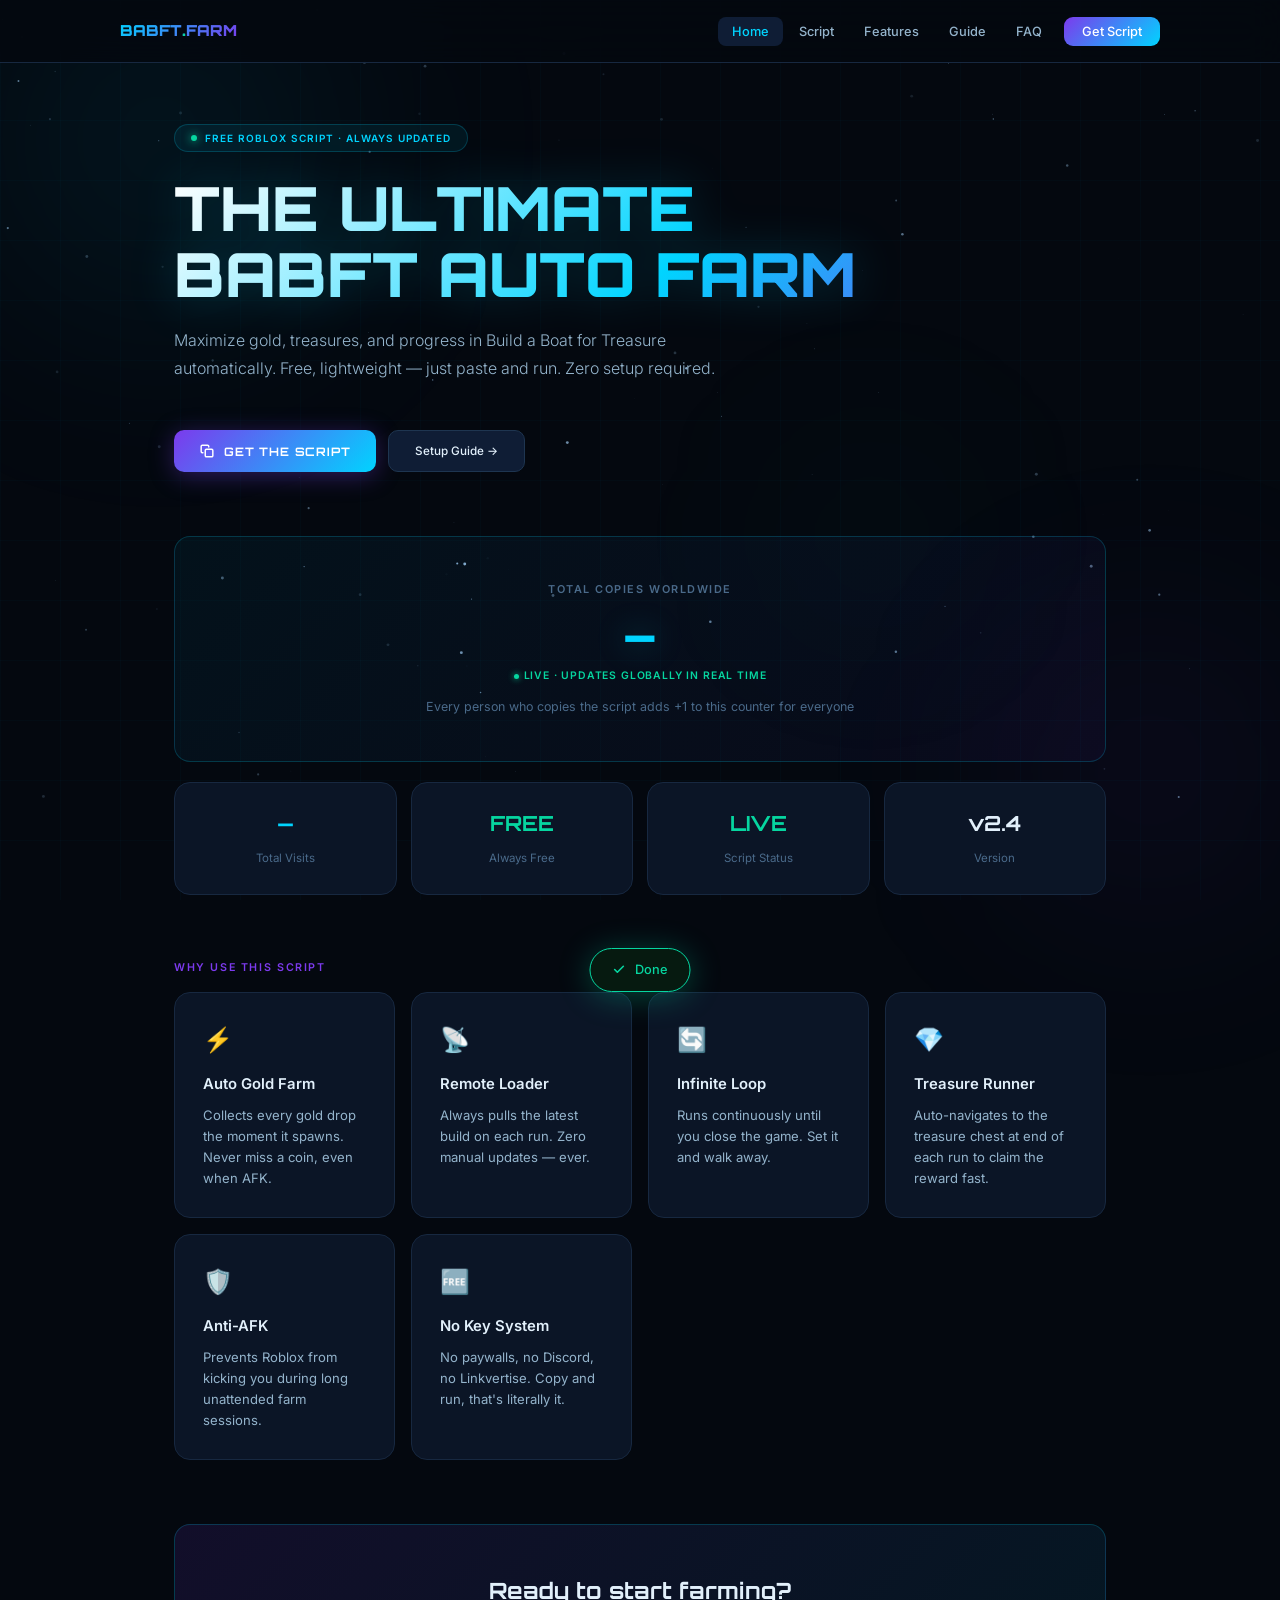
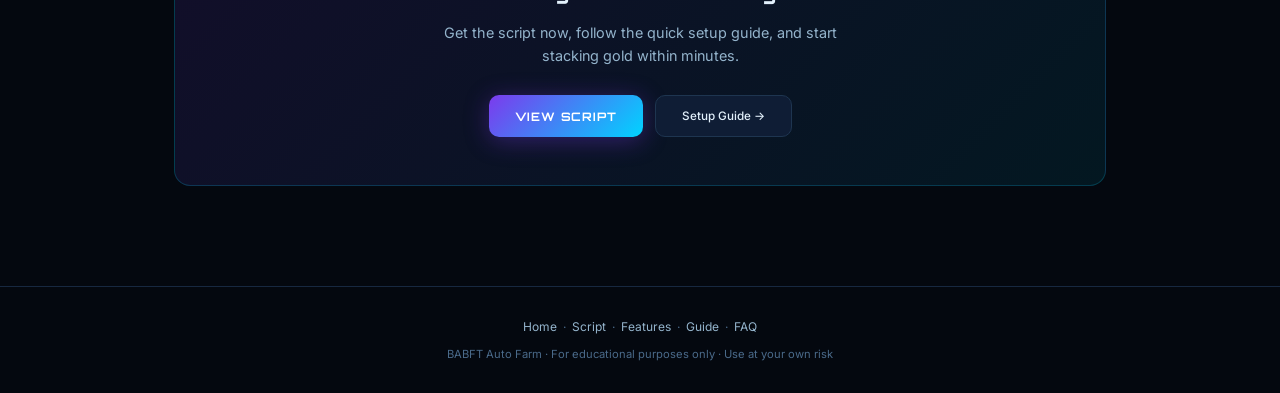
==== commit cc7ec643: "Add files via upload" ====
--- a/index.html
+++ b/index.html
@@ -734,12 +734,42 @@
   const dt=document.getElementById('dp-today');if(dt)dt.textContent=fmt(liveData.todayCopies);
 }
 
+async function waitForClaude(timeout=12000){
+  return new Promise(resolve=>{
+    if(typeof window.claude!=='undefined'&&window.claude&&typeof window.claude.use==='function'){
+      resolve(window.claude);return;
+    }
+    const start=Date.now();
+    const iv=setInterval(()=>{
+      if(typeof window.claude!=='undefined'&&window.claude&&typeof window.claude.use==='function'){
+        clearInterval(iv);resolve(window.claude);
+      } else if(Date.now()-start>timeout){
+        clearInterval(iv);resolve(null);
+      }
+    },100);
+  });
+}
+
 async function initDB(){
   try{
-    DB=await claude.use('db');
-    if(!DB){updateAllUI(false);devLog('DB unavailable — offline mode','warn');return;}
-    document.getElementById('dp-dbstatus').textContent='connected ✓';
-    document.getElementById('dp-dbstatus').style.color='var(--acc3)';
+    const cl=await waitForClaude();
+    if(!cl){
+      devLog('claude runtime not available','warn');
+      updateAllUI(false);
+      const dbs=document.getElementById('dp-dbstatus');
+      if(dbs){dbs.textContent='unavailable';dbs.style.color='var(--red)';}
+      return;
+    }
+    DB=await cl.use('db');
+    if(!DB){
+      updateAllUI(false);
+      devLog('DB unavailable — offline mode','warn');
+      const dbs=document.getElementById('dp-dbstatus');
+      if(dbs){dbs.textContent='unavailable';dbs.style.color='var(--red)';}
+      return;
+    }
+    const dbs=document.getElementById('dp-dbstatus');
+    if(dbs){dbs.textContent='connected ✓';dbs.style.color='var(--acc3)';}
 
     const ref=DB.doc('stats/global');
     let loaded=false;
@@ -771,6 +801,9 @@
       if(snap2&&snap2.exists){
         await ref.set({...snap2.data(),visits:(snap2.data().visits||0)+1}).catch(()=>{});
         devLog('Visit recorded');
+      } else if(snap2&&!snap2.exists){
+        await ref.set({copies:0,visits:1,todayCopies:0,createdAt:Date.now()}).catch(()=>{});
+        devLog('First visit — DB seeded');
       }
     }
   }catch(e){
@@ -826,7 +859,11 @@
   btn.classList.remove('bp');btn.classList.add('bsuc');sp.textContent='COPIED!';
   showToast('Script copied to clipboard!');
   sessionCopies++;
-  // db write
+  // db write — if DB not ready yet, wait up to 8s
+  if(!DB){
+    const cl=await waitForClaude(8000).catch(()=>null);
+    if(cl&&!DB) DB=await cl.use('db').catch(()=>null);
+  }
   if(DB){
     try{
       const ref=DB.doc('stats/global');
@@ -835,6 +872,9 @@
         const d=snap.data();
         await ref.set({...d,copies:(d.copies||0)+1,todayCopies:(d.todayCopies||0)+1});
         devLog('Copy recorded → total: '+fmt((d.copies||0)+1));
+      } else {
+        await ref.set({copies:1,visits:0,todayCopies:1,createdAt:Date.now()});
+        devLog('Copy recorded → total: 1');
       }
     }catch(err){devLog('Copy write failed: '+err.message,'err')}
   }
@@ -937,6 +977,10 @@
 // ═══════════════════════════════════════
 let _writing=false;
 async function _dbWrite(data){
+  if(!DB){
+    const cl=await waitForClaude(5000).catch(()=>null);
+    if(cl&&!DB) DB=await cl.use('db').catch(()=>null);
+  }
   if(!DB)return devLog('No DB connection','err');
   if(_writing)return devLog('Write in progress...','warn');
   _writing=true;
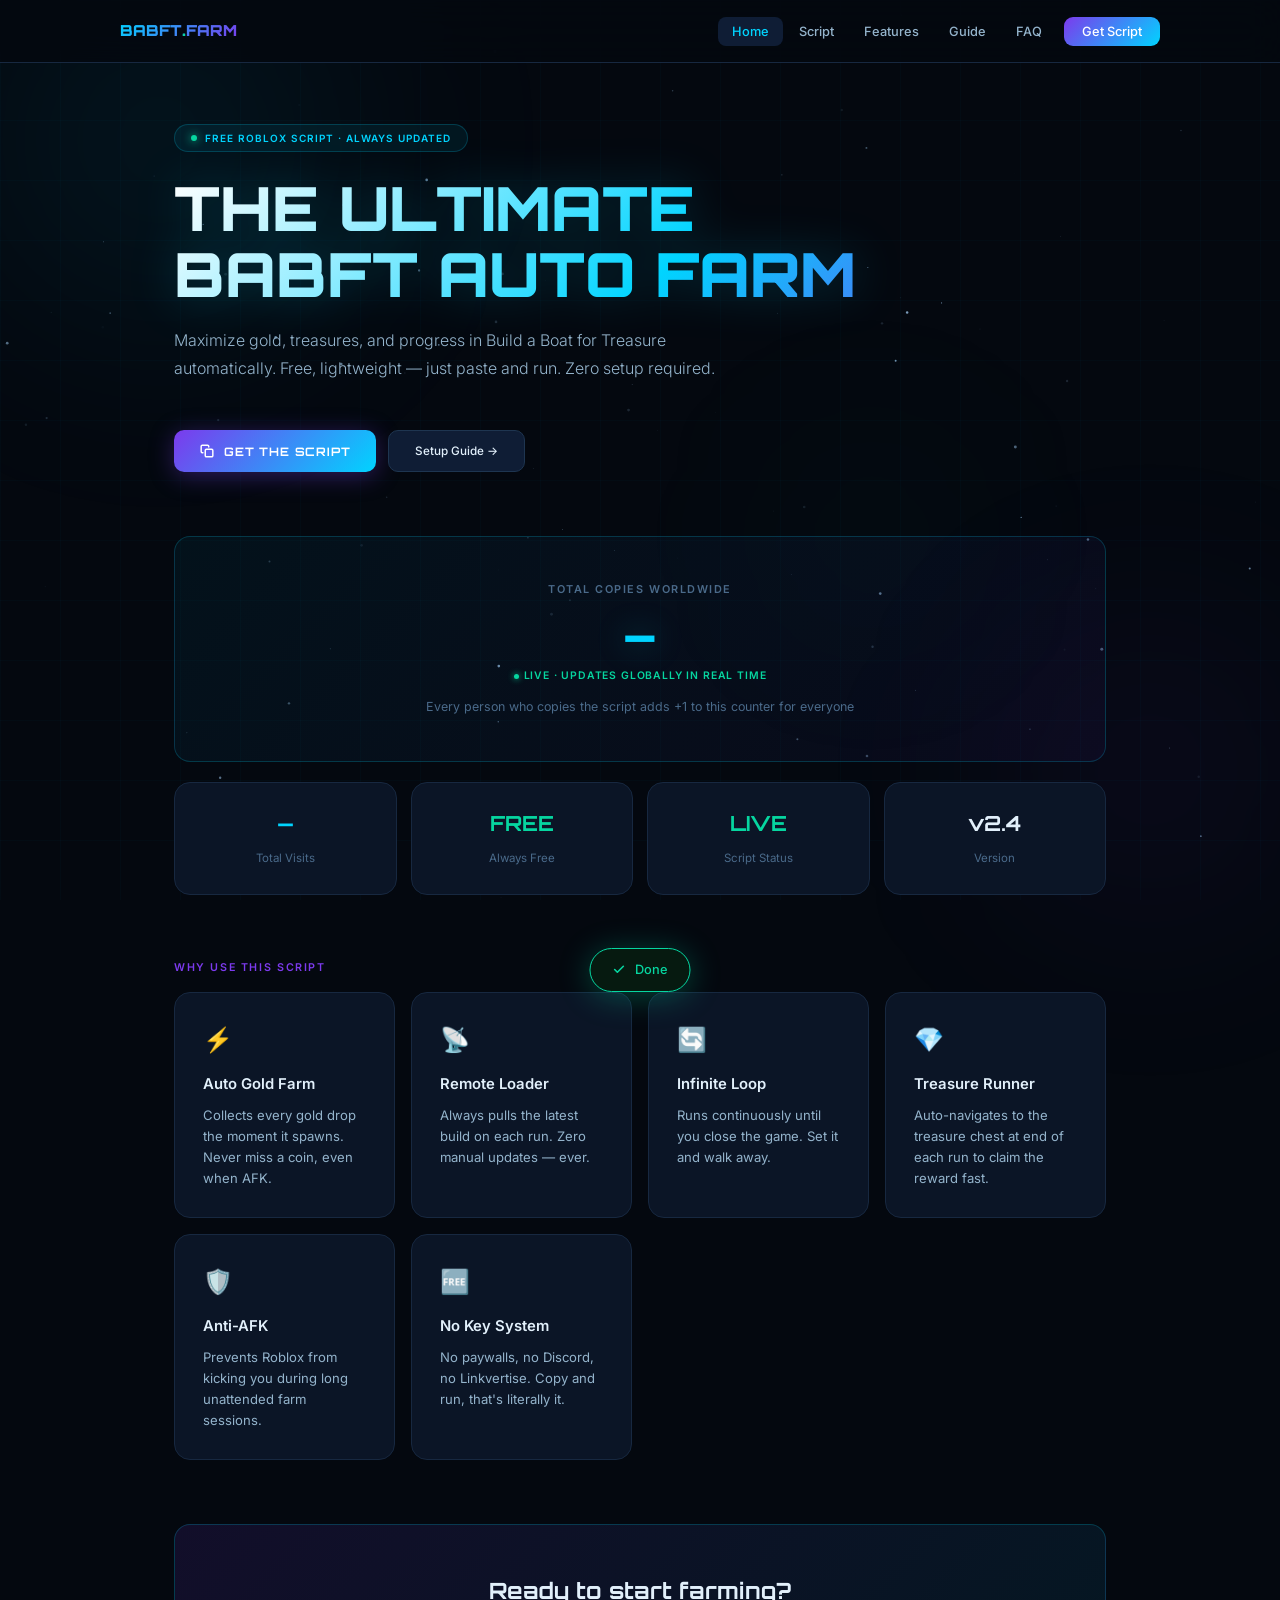
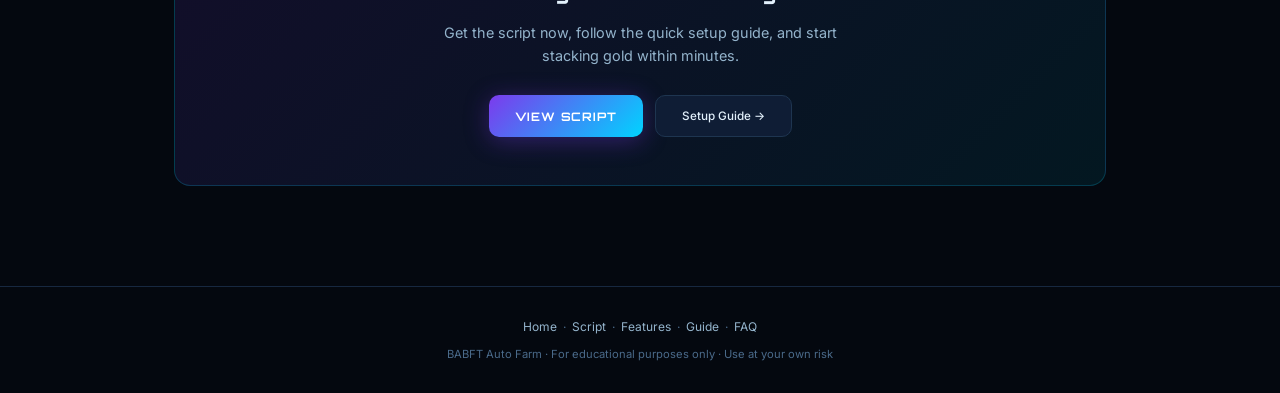
==== commit 7676de0f: "Add files via upload" ====
--- a/index.html
+++ b/index.html
@@ -734,42 +734,46 @@
   const dt=document.getElementById('dp-today');if(dt)dt.textContent=fmt(liveData.todayCopies);
 }
 
-async function waitForClaude(timeout=12000){
+async function waitForClaude(timeout=15000){
   return new Promise(resolve=>{
-    if(typeof window.claude!=='undefined'&&window.claude&&typeof window.claude.use==='function'){
-      resolve(window.claude);return;
+    function check(){
+      try{
+        const c=window['claude'];
+        if(c&&typeof c.use==='function'){resolve(c);return true;}
+      }catch(e){}
+      return false;
     }
+    if(check())return;
     const start=Date.now();
     const iv=setInterval(()=>{
-      if(typeof window.claude!=='undefined'&&window.claude&&typeof window.claude.use==='function'){
-        clearInterval(iv);resolve(window.claude);
-      } else if(Date.now()-start>timeout){
-        clearInterval(iv);resolve(null);
-      }
-    },100);
+      if(check()){clearInterval(iv);}
+      else if(Date.now()-start>timeout){clearInterval(iv);resolve(null);}
+    },150);
   });
 }
 
 async function initDB(){
   try{
     const cl=await waitForClaude();
+    function setDbStatus(msg,col){
+      const el=document.getElementById('dp-dbstatus');
+      if(el){el.textContent=msg;el.style.color=col||'var(--acc3)';}
+    }
     if(!cl){
-      devLog('claude runtime not available','warn');
+      devLog('claude runtime not available — retrying in 3s','warn');
       updateAllUI(false);
-      const dbs=document.getElementById('dp-dbstatus');
-      if(dbs){dbs.textContent='unavailable';dbs.style.color='var(--red)';}
+      setDbStatus('unavailable','var(--red)');
+      setTimeout(initDB,3000);
       return;
     }
     DB=await cl.use('db');
     if(!DB){
       updateAllUI(false);
-      devLog('DB unavailable — offline mode','warn');
-      const dbs=document.getElementById('dp-dbstatus');
-      if(dbs){dbs.textContent='unavailable';dbs.style.color='var(--red)';}
+      devLog('DB null — capability not granted','warn');
+      setDbStatus('not granted','var(--acc4)');
       return;
     }
-    const dbs=document.getElementById('dp-dbstatus');
-    if(dbs){dbs.textContent='connected ✓';dbs.style.color='var(--acc3)';}
+    setDbStatus('connected ✓','var(--acc3)');
 
     const ref=DB.doc('stats/global');
     let loaded=false;
@@ -811,7 +815,8 @@
     updateAllUI(false);
   }
 }
-initDB();
+// Small delay so the platform has time to inject window.claude into the iframe
+setTimeout(initDB, 300);
 
 // ═══════════════════════════════════════
 // DEV LOG
